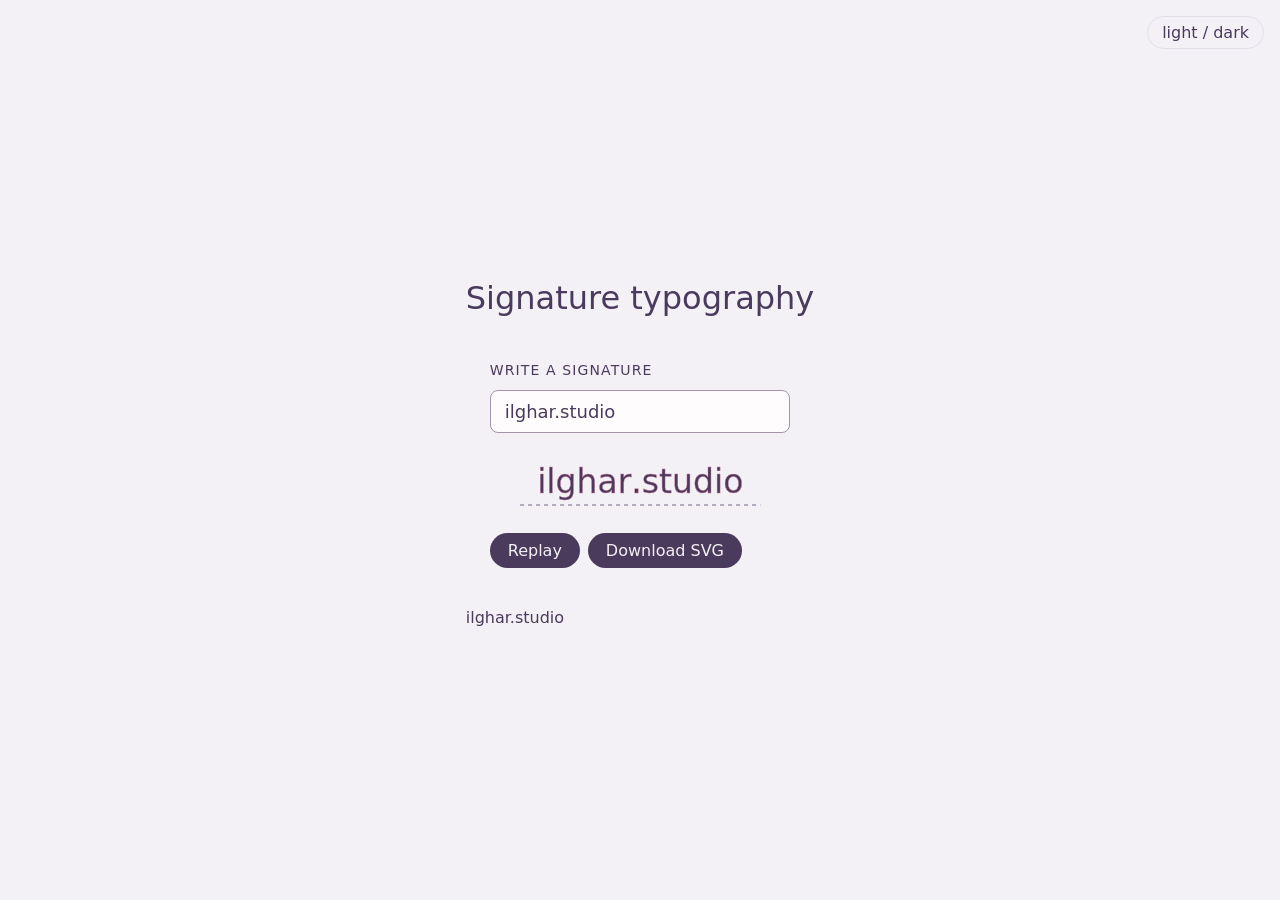
==== index.html @ c2127b8d "type: title in Jost 400 (was Nunito Sans 700), credit in Jost; retire Nunito Sans" ====
<!doctype html>
<html lang="en">
<head>
<meta charset="utf-8"><meta name="viewport" content="width=device-width,initial-scale=1">
<title>Signature typography — ilghar.studio</title>
<link rel="stylesheet" href="src/signature.css">
<style>@font-face{font-family:"Jost";font-style:normal;font-weight:300;font-display:swap;src:url("site/fonts/jost-latin-ext-300-normal.woff2") format("woff2");unicode-range:U+0100-02BA,U+02BD-02C5,U+02C7-02CC,U+02CE-02D7,U+02DD-02FF,U+0304,U+0308,U+0329,U+1D00-1DBF,U+1E00-1E9F,U+1EF2-1EFF,U+2020,U+20A0-20AB,U+20AD-20C0,U+2113,U+2C60-2C7F,U+A720-A7FF;}@font-face{font-family:"Jost";font-style:normal;font-weight:300;font-display:swap;src:url("site/fonts/jost-latin-300-normal.woff2") format("woff2");unicode-range:U+0000-00FF,U+0131,U+0152-0153,U+02BB-02BC,U+02C6,U+02DA,U+02DC,U+0304,U+0308,U+0329,U+2000-206F,U+20AC,U+2122,U+2191,U+2193,U+2212,U+2215,U+FEFF,U+FFFD;}@font-face{font-family:"Jost";font-style:normal;font-weight:400;font-display:swap;src:url("site/fonts/jost-latin-ext-400-normal.woff2") format("woff2");unicode-range:U+0100-02BA,U+02BD-02C5,U+02C7-02CC,U+02CE-02D7,U+02DD-02FF,U+0304,U+0308,U+0329,U+1D00-1DBF,U+1E00-1E9F,U+1EF2-1EFF,U+2020,U+20A0-20AB,U+20AD-20C0,U+2113,U+2C60-2C7F,U+A720-A7FF;}@font-face{font-family:"Jost";font-style:normal;font-weight:400;font-display:swap;src:url("site/fonts/jost-latin-400-normal.woff2") format("woff2");unicode-range:U+0000-00FF,U+0131,U+0152-0153,U+02BB-02BC,U+02C6,U+02DA,U+02DC,U+0304,U+0308,U+0329,U+2000-206F,U+20AC,U+2122,U+2191,U+2193,U+2212,U+2215,U+FEFF,U+FFFD;}@font-face{font-family:"Jost";font-style:normal;font-weight:500;font-display:swap;src:url("site/fonts/jost-latin-ext-500-normal.woff2") format("woff2");unicode-range:U+0100-02BA,U+02BD-02C5,U+02C7-02CC,U+02CE-02D7,U+02DD-02FF,U+0304,U+0308,U+0329,U+1D00-1DBF,U+1E00-1E9F,U+1EF2-1EFF,U+2020,U+20A0-20AB,U+20AD-20C0,U+2113,U+2C60-2C7F,U+A720-A7FF;}@font-face{font-family:"Jost";font-style:normal;font-weight:500;font-display:swap;src:url("site/fonts/jost-latin-500-normal.woff2") format("woff2");unicode-range:U+0000-00FF,U+0131,U+0152-0153,U+02BB-02BC,U+02C6,U+02DA,U+02DC,U+0304,U+0308,U+0329,U+2000-206F,U+20AC,U+2122,U+2191,U+2193,U+2212,U+2215,U+FEFF,U+FFFD;}@font-face{font-family:"Jost";font-style:normal;font-weight:600;font-display:swap;src:url("site/fonts/jost-latin-ext-600-normal.woff2") format("woff2");unicode-range:U+0100-02BA,U+02BD-02C5,U+02C7-02CC,U+02CE-02D7,U+02DD-02FF,U+0304,U+0308,U+0329,U+1D00-1DBF,U+1E00-1E9F,U+1EF2-1EFF,U+2020,U+20A0-20AB,U+20AD-20C0,U+2113,U+2C60-2C7F,U+A720-A7FF;}@font-face{font-family:"Jost";font-style:normal;font-weight:600;font-display:swap;src:url("site/fonts/jost-latin-600-normal.woff2") format("woff2");unicode-range:U+0000-00FF,U+0131,U+0152-0153,U+02BB-02BC,U+02C6,U+02DA,U+02DC,U+0304,U+0308,U+0329,U+2000-206F,U+20AC,U+2122,U+2191,U+2193,U+2212,U+2215,U+FEFF,U+FFFD;}@font-face{font-family:"Jost";font-style:italic;font-weight:400;font-display:swap;src:url("site/fonts/jost-latin-ext-400-italic.woff2") format("woff2");unicode-range:U+0100-02BA,U+02BD-02C5,U+02C7-02CC,U+02CE-02D7,U+02DD-02FF,U+0304,U+0308,U+0329,U+1D00-1DBF,U+1E00-1E9F,U+1EF2-1EFF,U+2020,U+20A0-20AB,U+20AD-20C0,U+2113,U+2C60-2C7F,U+A720-A7FF;}@font-face{font-family:"Jost";font-style:italic;font-weight:400;font-display:swap;src:url("site/fonts/jost-latin-400-italic.woff2") format("woff2");unicode-range:U+0000-00FF,U+0131,U+0152-0153,U+02BB-02BC,U+02C6,U+02DA,U+02DC,U+0304,U+0308,U+0329,U+2000-206F,U+20AC,U+2122,U+2191,U+2193,U+2212,U+2215,U+FEFF,U+FFFD;}@font-face{font-family:"Vazirmatn";font-style:normal;font-weight:100 900;font-display:swap;src:url("site/fonts/vazirmatn-fa.woff2") format("woff2");unicode-range:U+0600-06FF,U+200C-200D,U+FB50-FDFF,U+FE70-FEFF;}</style>
<style>
:root{--canvas:#f3f1f6;--ink:#4a3a5c;--muted:#7a688c;--credit:#4a3a5c;--line:#e4dde8}
@media (prefers-color-scheme: dark){:root:not(.light){--canvas:#4a434c;--ink:#f4eef3;--muted:#e8a8bc;--credit:#e8a8bc;--line:#a394ae}}
:root.dark{--canvas:#4a434c;--ink:#f4eef3;--muted:#e8a8bc;--credit:#e8a8bc;--line:#a394ae}
body{margin:0;min-height:100vh;display:grid;place-items:center;background:var(--canvas);font-family:Jost,system-ui,sans-serif;color:var(--ink)}
.credit{color:var(--credit);font-family:Jost,system-ui,sans-serif}
#theme-toggle{position:fixed;top:16px;right:16px;font:inherit;padding:6px 14px;border-radius:999px;border:1px solid var(--line);background:transparent;color:var(--ink);cursor:pointer}
#theme-toggle:focus-visible{outline:2px solid var(--muted);outline-offset:2px}
</style>
</head>
<body>
<button id="theme-toggle" type="button" aria-pressed="false" aria-label="Dark theme off">light / dark</button>
<main>
  <h1 style="font-weight:400">Signature typography</h1>
  <div id="signature"></div>
  <p class="credit">ilghar.studio</p>
</main>
<script src="src/signature.js"></script>
<script>mountSignature(document.getElementById("signature"), { text: "ilghar.studio" });</script>
<script>
(function () {
  var root = document.documentElement, key = "sig-theme", saved = null;
  try { saved = localStorage.getItem(key); } catch (e) {}
  if (saved === "dark" || saved === "light") root.classList.add(saved);
  var btn = document.getElementById("theme-toggle");
  function isDark() { return root.classList.contains("dark") || (!root.classList.contains("light") && matchMedia("(prefers-color-scheme: dark)").matches); }
  function sync() { var d = isDark(); btn.setAttribute("aria-pressed", d ? "true" : "false"); btn.setAttribute("aria-label", d ? "Dark theme on" : "Dark theme off"); }
  sync();
  matchMedia("(prefers-color-scheme: dark)").addEventListener("change", sync);
  btn.addEventListener("click", function () {
    var next = isDark() ? "light" : "dark";
    root.classList.remove("dark", "light"); root.classList.add(next);
    try { localStorage.setItem(key, next); } catch (e) {}
    sync();
  });
})();
</script>
</body>
</html>
---- src/signature.css ----
/* ilghar.studio tokens — mirrors Ilghar/ilghar-studio src/styles.css */
.sig {
  --sig-canvas: #f3f1f6; --sig-plum: #4a3a5c; --sig-rose: #c97a98; --sig-mauve: #a394ae;
  --sig-surface: #fffcfe; --sig-line: #e4dde8; --sig-muted: #7a688c; --sig-ease: cubic-bezier(0.22, 1, 0.36, 1);
  font-family: "Jost", system-ui, sans-serif;
  background: var(--sig-canvas); color: var(--sig-plum);
  display: grid; gap: 12px; padding: 24px; border-radius: 16px; max-width: 800px;
}
.sig__label { font-size: 0.875rem; letter-spacing: 0.08em; text-transform: uppercase; color: var(--sig-plum); }
.sig__input { font: inherit; font-size: 1.125rem; padding: 10px 14px; border: 1px solid var(--sig-mauve); border-radius: 8px; background: var(--sig-surface); color: var(--sig-plum); }
.sig__input:focus-visible, .sig__replay:focus-visible { outline: 2px solid var(--sig-rose); outline-offset: 2px; }
.sig__svg { width: 100%; height: auto; display: block; }
.sig__text { font-family: inherit; font-weight: 300; font-size: 88px; fill: var(--sig-plum); stroke: var(--sig-rose); stroke-width: 1.2; }
.sig__rule { stroke: var(--sig-mauve); stroke-width: 1.5; stroke-dasharray: 4 4; vector-effect: non-scaling-stroke; }
.sig__glyph.is-drawing { fill-opacity: 0; stroke-dasharray: 400; stroke-dashoffset: 400; animation: sig-draw 900ms var(--sig-ease) forwards; }
@keyframes sig-draw { 60% { fill-opacity: 0; stroke-dashoffset: 0; } 100% { fill-opacity: 1; stroke-dashoffset: 0; } }
.sig__replay { justify-self: start; font: inherit; padding: 8px 18px; border-radius: 999px; border: 0; background: var(--sig-plum); color: var(--sig-canvas); cursor: pointer; }
.sig__live { position: absolute; width: 1px; height: 1px; overflow: hidden; clip: rect(0 0 0 0); }
@media (prefers-reduced-motion: reduce) { .sig__glyph { animation: none !important; fill-opacity: 1 !important; stroke-dashoffset: 0 !important; } }
/* Visible fallback for glyphs outside the mapped repertoire: kept, never dropped, drawn in muted ink with a dashed stroke. */
.sig__glyph--unmapped { fill: var(--sig-muted); stroke: var(--sig-muted); stroke-dasharray: 3 3; font-family: system-ui, sans-serif; }
/* Dark theme: mirrors the studio's .dark tokens. Applies under any .dark ancestor, or with .sig--dark / { dark: true }. */
.dark .sig, .sig.sig--dark {
  --sig-canvas: #4a434c; --sig-surface: #5a535c; --sig-plum: #f4eef3; --sig-muted: #cbbdce;
  --sig-mauve: #cbbdce; --sig-rose: #e8a8bc; --sig-line: #cbbdce; --sig-on-accent: #4a434c;
}
.dark .sig .sig__replay, .sig.sig--dark .sig__replay { background: var(--sig-rose); color: var(--sig-on-accent); }
.sig__actions { display: flex; flex-wrap: wrap; gap: 8px; align-items: center; }
/* System preference: dark unless the host forces light (.light ancestor or .sig--light). */
@media (prefers-color-scheme: dark) {
  .sig:not(.sig--light) {
    --sig-canvas: #4a434c; --sig-surface: #5a535c; --sig-plum: #f4eef3; --sig-muted: #cbbdce;
    --sig-mauve: #cbbdce; --sig-rose: #e8a8bc; --sig-line: #cbbdce; --sig-on-accent: #4a434c;
  }
  .sig:not(.sig--light) .sig__replay { background: var(--sig-rose); color: var(--sig-on-accent); }
  .light .sig {
    --sig-canvas: #f3f1f6; --sig-surface: #fffcfe; --sig-plum: #4a3a5c; --sig-muted: #7a688c;
    --sig-mauve: #a394ae; --sig-rose: #c97a98; --sig-line: #e4dde8;
  }
  .light .sig .sig__replay { background: var(--sig-plum); color: var(--sig-canvas); }
}
/* Explicit { dark: true/false } wins over any .dark/.light ancestor and the system setting (matches the SVG export). */
.sig.sig--light, .dark .sig.sig--light {
  --sig-canvas: #f3f1f6; --sig-surface: #fffcfe; --sig-plum: #4a3a5c; --sig-muted: #7a688c;
  --sig-mauve: #a394ae; --sig-rose: #c97a98; --sig-line: #e4dde8;
}
.dark .sig.sig--light .sig__replay { background: var(--sig-plum); color: var(--sig-canvas); }
.light .sig.sig--dark {
  --sig-canvas: #4a434c; --sig-surface: #5a535c; --sig-plum: #f4eef3; --sig-muted: #cbbdce;
  --sig-mauve: #cbbdce; --sig-rose: #e8a8bc; --sig-line: #cbbdce; --sig-on-accent: #4a434c;
}
.light .sig.sig--dark .sig__replay { background: var(--sig-rose); color: var(--sig-on-accent); }
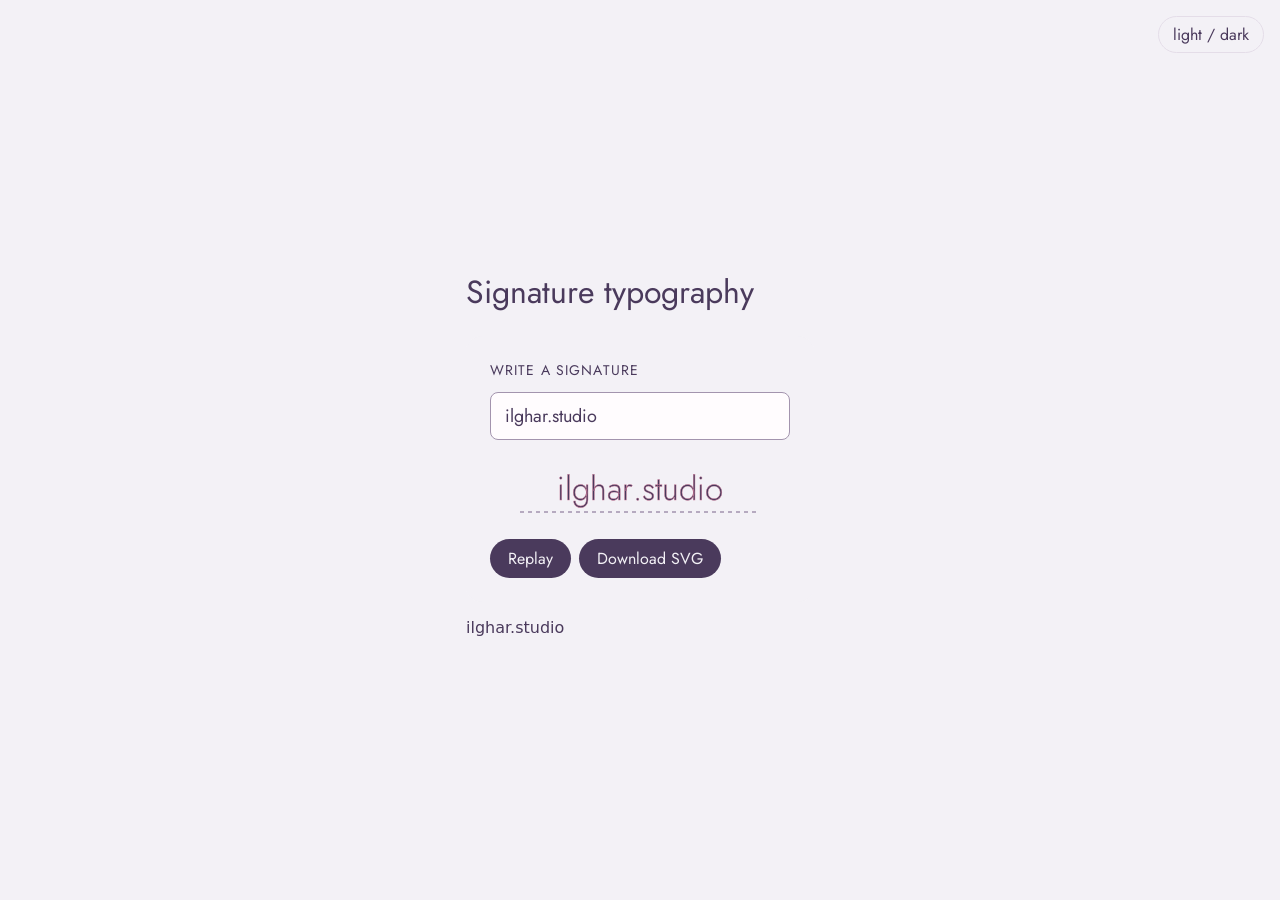
==== commit 543be156: "fonts: self-host canonical Jost and Vazirmatn set on the demo pages (identical files to hael-design-" ====
--- a/index.html
+++ b/index.html
@@ -10,7 +10,7 @@
 @media (prefers-color-scheme: dark){:root:not(.light){--canvas:#4a434c;--ink:#f4eef3;--muted:#e8a8bc;--credit:#e8a8bc;--line:#a394ae}}
 :root.dark{--canvas:#4a434c;--ink:#f4eef3;--muted:#e8a8bc;--credit:#e8a8bc;--line:#a394ae}
 body{margin:0;min-height:100vh;display:grid;place-items:center;background:var(--canvas);font-family:Jost,system-ui,sans-serif;color:var(--ink)}
-.credit{color:var(--credit);font-family:Jost,system-ui,sans-serif}
+.credit{color:var(--credit);font-family:"Nunito Sans",system-ui,sans-serif}
 #theme-toggle{position:fixed;top:16px;right:16px;font:inherit;padding:6px 14px;border-radius:999px;border:1px solid var(--line);background:transparent;color:var(--ink);cursor:pointer}
 #theme-toggle:focus-visible{outline:2px solid var(--muted);outline-offset:2px}
 </style>
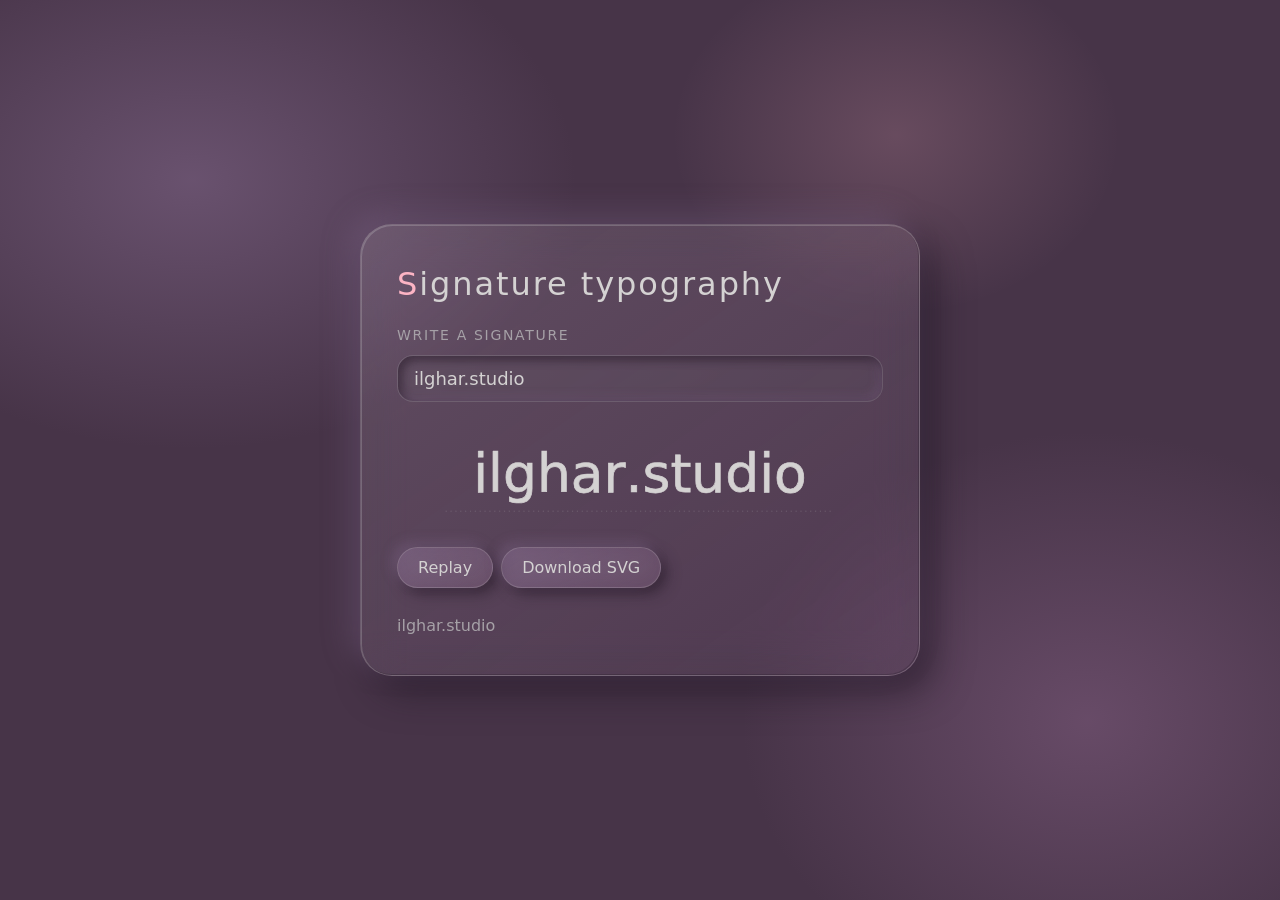
==== commit 4145ec4d: "Studio PDF palette, no blue in boards, images fit the column, translucent neumorphic UI" ====
--- a/index.html
+++ b/index.html
@@ -4,43 +4,41 @@
 <meta charset="utf-8"><meta name="viewport" content="width=device-width,initial-scale=1">
 <title>Signature typography — ilghar.studio</title>
 <link rel="stylesheet" href="src/signature.css">
-<style>@font-face{font-family:"Jost";font-style:normal;font-weight:300;font-display:swap;src:url("site/fonts/jost-latin-ext-300-normal.woff2") format("woff2");unicode-range:U+0100-02BA,U+02BD-02C5,U+02C7-02CC,U+02CE-02D7,U+02DD-02FF,U+0304,U+0308,U+0329,U+1D00-1DBF,U+1E00-1E9F,U+1EF2-1EFF,U+2020,U+20A0-20AB,U+20AD-20C0,U+2113,U+2C60-2C7F,U+A720-A7FF;}@font-face{font-family:"Jost";font-style:normal;font-weight:300;font-display:swap;src:url("site/fonts/jost-latin-300-normal.woff2") format("woff2");unicode-range:U+0000-00FF,U+0131,U+0152-0153,U+02BB-02BC,U+02C6,U+02DA,U+02DC,U+0304,U+0308,U+0329,U+2000-206F,U+20AC,U+2122,U+2191,U+2193,U+2212,U+2215,U+FEFF,U+FFFD;}@font-face{font-family:"Jost";font-style:normal;font-weight:400;font-display:swap;src:url("site/fonts/jost-latin-ext-400-normal.woff2") format("woff2");unicode-range:U+0100-02BA,U+02BD-02C5,U+02C7-02CC,U+02CE-02D7,U+02DD-02FF,U+0304,U+0308,U+0329,U+1D00-1DBF,U+1E00-1E9F,U+1EF2-1EFF,U+2020,U+20A0-20AB,U+20AD-20C0,U+2113,U+2C60-2C7F,U+A720-A7FF;}@font-face{font-family:"Jost";font-style:normal;font-weight:400;font-display:swap;src:url("site/fonts/jost-latin-400-normal.woff2") format("woff2");unicode-range:U+0000-00FF,U+0131,U+0152-0153,U+02BB-02BC,U+02C6,U+02DA,U+02DC,U+0304,U+0308,U+0329,U+2000-206F,U+20AC,U+2122,U+2191,U+2193,U+2212,U+2215,U+FEFF,U+FFFD;}@font-face{font-family:"Jost";font-style:normal;font-weight:500;font-display:swap;src:url("site/fonts/jost-latin-ext-500-normal.woff2") format("woff2");unicode-range:U+0100-02BA,U+02BD-02C5,U+02C7-02CC,U+02CE-02D7,U+02DD-02FF,U+0304,U+0308,U+0329,U+1D00-1DBF,U+1E00-1E9F,U+1EF2-1EFF,U+2020,U+20A0-20AB,U+20AD-20C0,U+2113,U+2C60-2C7F,U+A720-A7FF;}@font-face{font-family:"Jost";font-style:normal;font-weight:500;font-display:swap;src:url("site/fonts/jost-latin-500-normal.woff2") format("woff2");unicode-range:U+0000-00FF,U+0131,U+0152-0153,U+02BB-02BC,U+02C6,U+02DA,U+02DC,U+0304,U+0308,U+0329,U+2000-206F,U+20AC,U+2122,U+2191,U+2193,U+2212,U+2215,U+FEFF,U+FFFD;}@font-face{font-family:"Jost";font-style:normal;font-weight:600;font-display:swap;src:url("site/fonts/jost-latin-ext-600-normal.woff2") format("woff2");unicode-range:U+0100-02BA,U+02BD-02C5,U+02C7-02CC,U+02CE-02D7,U+02DD-02FF,U+0304,U+0308,U+0329,U+1D00-1DBF,U+1E00-1E9F,U+1EF2-1EFF,U+2020,U+20A0-20AB,U+20AD-20C0,U+2113,U+2C60-2C7F,U+A720-A7FF;}@font-face{font-family:"Jost";font-style:normal;font-weight:600;font-display:swap;src:url("site/fonts/jost-latin-600-normal.woff2") format("woff2");unicode-range:U+0000-00FF,U+0131,U+0152-0153,U+02BB-02BC,U+02C6,U+02DA,U+02DC,U+0304,U+0308,U+0329,U+2000-206F,U+20AC,U+2122,U+2191,U+2193,U+2212,U+2215,U+FEFF,U+FFFD;}@font-face{font-family:"Jost";font-style:italic;font-weight:400;font-display:swap;src:url("site/fonts/jost-latin-ext-400-italic.woff2") format("woff2");unicode-range:U+0100-02BA,U+02BD-02C5,U+02C7-02CC,U+02CE-02D7,U+02DD-02FF,U+0304,U+0308,U+0329,U+1D00-1DBF,U+1E00-1E9F,U+1EF2-1EFF,U+2020,U+20A0-20AB,U+20AD-20C0,U+2113,U+2C60-2C7F,U+A720-A7FF;}@font-face{font-family:"Jost";font-style:italic;font-weight:400;font-display:swap;src:url("site/fonts/jost-latin-400-italic.woff2") format("woff2");unicode-range:U+0000-00FF,U+0131,U+0152-0153,U+02BB-02BC,U+02C6,U+02DA,U+02DC,U+0304,U+0308,U+0329,U+2000-206F,U+20AC,U+2122,U+2191,U+2193,U+2212,U+2215,U+FEFF,U+FFFD;}@font-face{font-family:"Vazirmatn";font-style:normal;font-weight:100 900;font-display:swap;src:url("site/fonts/vazirmatn-fa.woff2") format("woff2");unicode-range:U+0600-06FF,U+200C-200D,U+FB50-FDFF,U+FE70-FEFF;}</style>
 <style>
-:root{--canvas:#f3f1f6;--ink:#4a3a5c;--muted:#7a688c;--credit:#4a3a5c;--line:#e4dde8}
-@media (prefers-color-scheme: dark){:root:not(.light){--canvas:#4a434c;--ink:#f4eef3;--muted:#e8a8bc;--credit:#e8a8bc;--line:#a394ae}}
-:root.dark{--canvas:#4a434c;--ink:#f4eef3;--muted:#e8a8bc;--credit:#e8a8bc;--line:#a394ae}
-body{margin:0;min-height:100vh;display:grid;place-items:center;background:var(--canvas);font-family:Jost,system-ui,sans-serif;color:var(--ink)}
-.credit{color:var(--credit);font-family:"Nunito Sans",system-ui,sans-serif}
-#theme-toggle{position:fixed;top:16px;right:16px;font:inherit;padding:6px 14px;border-radius:999px;border:1px solid var(--line);background:transparent;color:var(--ink);cursor:pointer}
-#theme-toggle:focus-visible{outline:2px solid var(--muted);outline-offset:2px}
+:root{--bg:#473448;--title:#d4d2d2;--mauve:#856a8e;--mauve2:#7d5a7c;--label:#775a76;--grey:#a6a1a7;--pink:#fcb4c4}
+*{box-sizing:border-box}
+body{margin:0;min-height:100vh;display:grid;place-items:center;padding:24px;font-family:Jost,system-ui,sans-serif;color:var(--title);
+ background:radial-gradient(40rem 28rem at 15% 20%,rgba(133,106,142,.55),transparent 60%),radial-gradient(36rem 30rem at 85% 80%,rgba(125,90,124,.6),transparent 60%),radial-gradient(20rem 16rem at 70% 15%,rgba(252,180,196,.18),transparent 70%),var(--bg)}
+main{width:min(560px,100%);padding:40px 36px;border-radius:32px;
+ background:linear-gradient(145deg,rgba(212,210,210,.16),rgba(166,161,167,.06));
+ border:1px solid rgba(212,210,210,.22);
+ backdrop-filter:blur(22px) saturate(120%);-webkit-backdrop-filter:blur(22px) saturate(120%);
+ box-shadow:-10px -10px 28px rgba(133,106,142,.35),14px 16px 36px rgba(30,20,32,.55),inset 1px 1px 0 rgba(212,210,210,.25),inset -1px -1px 0 rgba(30,20,32,.25)}
+h1{font-weight:400;letter-spacing:.06em;margin:0 0 24px;color:var(--title)}
+h1::first-letter{color:var(--pink)}
+#signature{background:transparent!important;box-shadow:none;border-color:rgba(212,210,210,.18)}#signature.sig{color:var(--title)!important;padding:0}
+#signature .sig__label{color:var(--grey)!important;letter-spacing:.12em}
+#signature .sig__input{width:100%;color:var(--title)!important;background:rgba(71,52,72,.35)!important;border:1px solid rgba(212,210,210,.18);border-radius:16px;padding:12px 16px;
+ box-shadow:inset 4px 4px 10px rgba(30,20,32,.45),inset -4px -4px 10px rgba(133,106,142,.3);backdrop-filter:blur(8px)}
+#signature .sig__input:focus{outline:2px solid var(--pink);outline-offset:2px}
+#signature .sig__svg,#signature svg{max-width:100%;height:auto;color:var(--title)}
+#signature .sig__svg path,#signature .sig__text,#signature .sig__glyph{stroke:var(--title)!important;fill:var(--title)!important;color:var(--title)!important}
+#signature .sig__rule{stroke:var(--grey);background:var(--grey);opacity:.5}
+#signature button,#signature .sig__replay{font:inherit;color:var(--title)!important;background:linear-gradient(145deg,rgba(133,106,142,.55),rgba(125,90,124,.35))!important;border:1px solid rgba(212,210,210,.2);border-radius:999px;padding:10px 20px;cursor:pointer;
+ box-shadow:-5px -5px 12px rgba(133,106,142,.35),6px 6px 14px rgba(30,20,32,.5);backdrop-filter:blur(10px)}
+#signature button:active{box-shadow:inset 4px 4px 10px rgba(30,20,32,.5),inset -4px -4px 10px rgba(133,106,142,.3)}
+#signature button:focus-visible{outline:2px solid var(--pink);outline-offset:3px}
+.studio{color:var(--label);margin:28px 0 0;color:var(--grey)}
+#signature{--sig-canvas:transparent;--sig-plum:#d4d2d2;--sig-mauve:#a6a1a7;--sig-rose:#fcb4c4}
 </style>
 </head>
 <body>
-<button id="theme-toggle" type="button" aria-pressed="false" aria-label="Dark theme off">light / dark</button>
 <main>
-  <h1 style="font-weight:400">Signature typography</h1>
+  <h1>Signature typography</h1>
   <div id="signature"></div>
-  <p class="credit">ilghar.studio</p>
+  <p class="studio">ilghar.studio</p>
 </main>
 <script src="src/signature.js"></script>
-<script>mountSignature(document.getElementById("signature"), { text: "ilghar.studio" });</script>
-<script>
-(function () {
-  var root = document.documentElement, key = "sig-theme", saved = null;
-  try { saved = localStorage.getItem(key); } catch (e) {}
-  if (saved === "dark" || saved === "light") root.classList.add(saved);
-  var btn = document.getElementById("theme-toggle");
-  function isDark() { return root.classList.contains("dark") || (!root.classList.contains("light") && matchMedia("(prefers-color-scheme: dark)").matches); }
-  function sync() { var d = isDark(); btn.setAttribute("aria-pressed", d ? "true" : "false"); btn.setAttribute("aria-label", d ? "Dark theme on" : "Dark theme off"); }
-  sync();
-  matchMedia("(prefers-color-scheme: dark)").addEventListener("change", sync);
-  btn.addEventListener("click", function () {
-    var next = isDark() ? "light" : "dark";
-    root.classList.remove("dark", "light"); root.classList.add(next);
-    try { localStorage.setItem(key, next); } catch (e) {}
-    sync();
-  });
-})();
-</script>
+<script>mountSignature(document.getElementById("signature"), { text: "ilghar.studio", dark: true });</script>
 </body>
 </html>
--- a/src/signature.css
+++ b/src/signature.css
@@ -1,8 +1,8 @@
 /* ilghar.studio tokens — mirrors Ilghar/ilghar-studio src/styles.css */
 .sig {
-  --sig-canvas: #f3f1f6; --sig-plum: #4a3a5c; --sig-rose: #c97a98; --sig-mauve: #a394ae;
-  --sig-surface: #fffcfe; --sig-line: #e4dde8; --sig-muted: #7a688c; --sig-ease: cubic-bezier(0.22, 1, 0.36, 1);
-  font-family: "Jost", system-ui, sans-serif;
+  --sig-canvas: #f3f1f6; --sig-plum: #473448; --sig-rose: #856a8e; --sig-mauve: #a6a1a7;
+  --sig-surface: #fffcfe; --sig-line: #e4dde8; --sig-muted: #7d5a7c; --sig-ease: cubic-bezier(0.22, 1, 0.36, 1);
+  font-family: "Jost", "Nunito Sans", system-ui, sans-serif;
   background: var(--sig-canvas); color: var(--sig-plum);
   display: grid; gap: 12px; padding: 24px; border-radius: 16px; max-width: 800px;
 }
@@ -11,7 +11,7 @@
 .sig__input:focus-visible, .sig__replay:focus-visible { outline: 2px solid var(--sig-rose); outline-offset: 2px; }
 .sig__svg { width: 100%; height: auto; display: block; }
 .sig__text { font-family: inherit; font-weight: 300; font-size: 88px; fill: var(--sig-plum); stroke: var(--sig-rose); stroke-width: 1.2; }
-.sig__rule { stroke: var(--sig-mauve); stroke-width: 1.5; stroke-dasharray: 4 4; vector-effect: non-scaling-stroke; }
+.sig__rule { stroke: var(--sig-mauve); stroke-width: 1; stroke-dasharray: 2 6; }
 .sig__glyph.is-drawing { fill-opacity: 0; stroke-dasharray: 400; stroke-dashoffset: 400; animation: sig-draw 900ms var(--sig-ease) forwards; }
 @keyframes sig-draw { 60% { fill-opacity: 0; stroke-dashoffset: 0; } 100% { fill-opacity: 1; stroke-dashoffset: 0; } }
 .sig__replay { justify-self: start; font: inherit; padding: 8px 18px; border-radius: 999px; border: 0; background: var(--sig-plum); color: var(--sig-canvas); cursor: pointer; }
@@ -21,32 +21,21 @@
 .sig__glyph--unmapped { fill: var(--sig-muted); stroke: var(--sig-muted); stroke-dasharray: 3 3; font-family: system-ui, sans-serif; }
 /* Dark theme: mirrors the studio's .dark tokens. Applies under any .dark ancestor, or with .sig--dark / { dark: true }. */
 .dark .sig, .sig.sig--dark {
-  --sig-canvas: #4a434c; --sig-surface: #5a535c; --sig-plum: #f4eef3; --sig-muted: #cbbdce;
-  --sig-mauve: #cbbdce; --sig-rose: #e8a8bc; --sig-line: #cbbdce; --sig-on-accent: #4a434c;
+  --sig-canvas: #473448; --sig-surface: #5a535c; --sig-plum: #f4eef3; --sig-muted: #cbbdce;
+  --sig-mauve: #a6a1a7; --sig-rose: #e8a8bc; --sig-line: #4a424c;
 }
-.dark .sig .sig__replay, .sig.sig--dark .sig__replay { background: var(--sig-rose); color: var(--sig-on-accent); }
+.dark .sig .sig__replay, .sig.sig--dark .sig__replay { background: var(--sig-rose); color: #2c262f; }
 .sig__actions { display: flex; flex-wrap: wrap; gap: 8px; align-items: center; }
 /* System preference: dark unless the host forces light (.light ancestor or .sig--light). */
 @media (prefers-color-scheme: dark) {
   .sig:not(.sig--light) {
-    --sig-canvas: #4a434c; --sig-surface: #5a535c; --sig-plum: #f4eef3; --sig-muted: #cbbdce;
-    --sig-mauve: #cbbdce; --sig-rose: #e8a8bc; --sig-line: #cbbdce; --sig-on-accent: #4a434c;
+    --sig-canvas: #473448; --sig-surface: #5a535c; --sig-plum: #f4eef3; --sig-muted: #cbbdce;
+    --sig-mauve: #a6a1a7; --sig-rose: #e8a8bc; --sig-line: #4a424c;
   }
-  .sig:not(.sig--light) .sig__replay { background: var(--sig-rose); color: var(--sig-on-accent); }
+  .sig:not(.sig--light) .sig__replay { background: var(--sig-rose); color: #2c262f; }
   .light .sig {
-    --sig-canvas: #f3f1f6; --sig-surface: #fffcfe; --sig-plum: #4a3a5c; --sig-muted: #7a688c;
-    --sig-mauve: #a394ae; --sig-rose: #c97a98; --sig-line: #e4dde8;
+    --sig-canvas: #f3f1f6; --sig-surface: #fffcfe; --sig-plum: #473448; --sig-muted: #7d5a7c;
+    --sig-mauve: #a6a1a7; --sig-rose: #856a8e; --sig-line: #e4dde8;
   }
   .light .sig .sig__replay { background: var(--sig-plum); color: var(--sig-canvas); }
 }
-/* Explicit { dark: true/false } wins over any .dark/.light ancestor and the system setting (matches the SVG export). */
-.sig.sig--light, .dark .sig.sig--light {
-  --sig-canvas: #f3f1f6; --sig-surface: #fffcfe; --sig-plum: #4a3a5c; --sig-muted: #7a688c;
-  --sig-mauve: #a394ae; --sig-rose: #c97a98; --sig-line: #e4dde8;
-}
-.dark .sig.sig--light .sig__replay { background: var(--sig-plum); color: var(--sig-canvas); }
-.light .sig.sig--dark {
-  --sig-canvas: #4a434c; --sig-surface: #5a535c; --sig-plum: #f4eef3; --sig-muted: #cbbdce;
-  --sig-mauve: #cbbdce; --sig-rose: #e8a8bc; --sig-line: #cbbdce; --sig-on-accent: #4a434c;
-}
-.light .sig.sig--dark .sig__replay { background: var(--sig-rose); color: var(--sig-on-accent); }
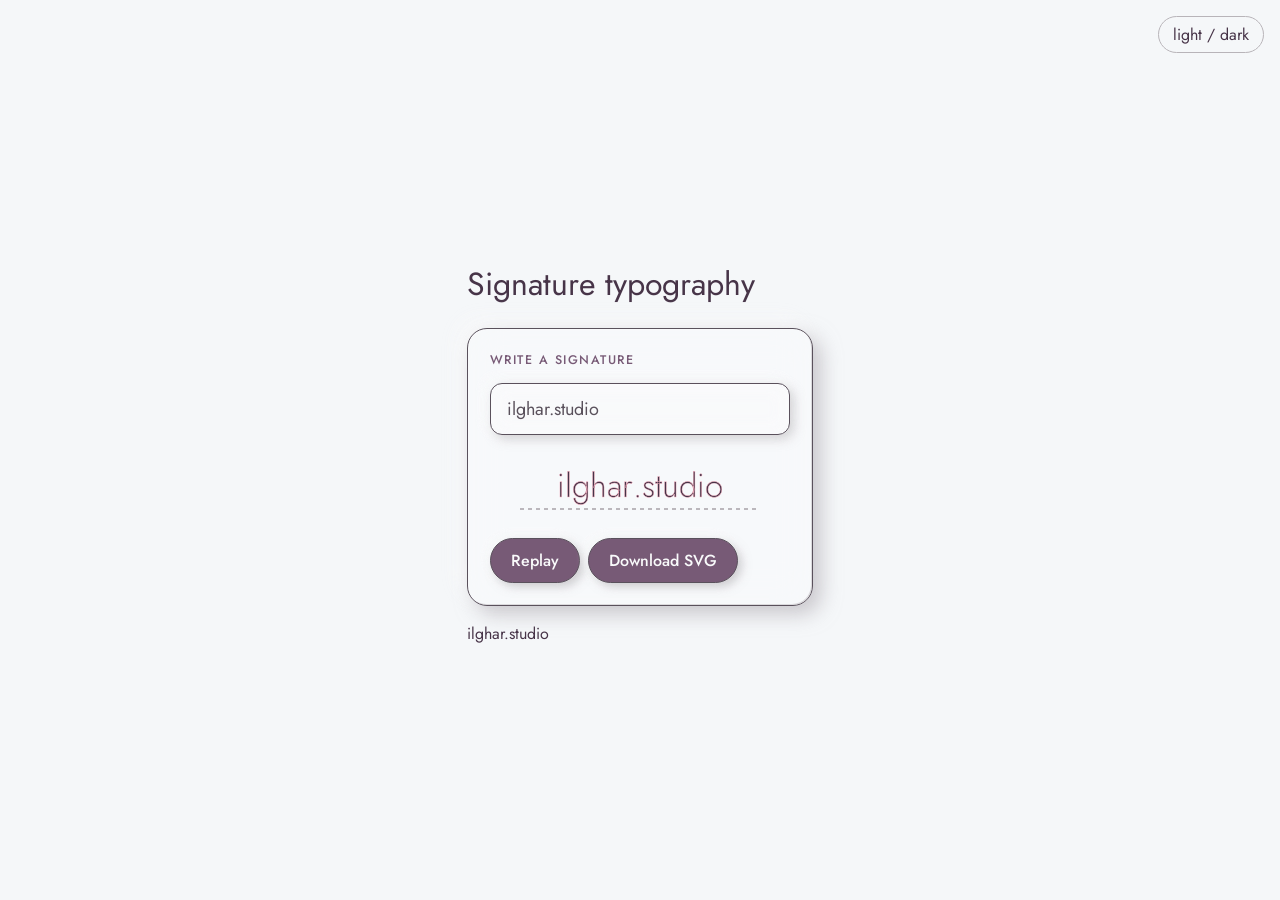
==== commit 82c98b8a: "fix(pages): hero title pattern, column 960, palette hex; reshoot" ====
--- a/index.html
+++ b/index.html
@@ -4,41 +4,43 @@
 <meta charset="utf-8"><meta name="viewport" content="width=device-width,initial-scale=1">
 <title>Signature typography — ilghar.studio</title>
 <link rel="stylesheet" href="src/signature.css">
+<style>@font-face{font-family:"Jost";font-style:normal;font-weight:300;font-display:swap;src:url("site/fonts/jost-latin-ext-300-normal.woff2") format("woff2");unicode-range:U+0100-02BA,U+02BD-02C5,U+02C7-02CC,U+02CE-02D7,U+02DD-02FF,U+0304,U+0308,U+0329,U+1D00-1DBF,U+1E00-1E9F,U+1EF2-1EFF,U+2020,U+20A0-20AB,U+20AD-20C0,U+2113,U+2C60-2C7F,U+A720-A7FF;}@font-face{font-family:"Jost";font-style:normal;font-weight:300;font-display:swap;src:url("site/fonts/jost-latin-300-normal.woff2") format("woff2");unicode-range:U+0000-00FF,U+0131,U+0152-0153,U+02BB-02BC,U+02C6,U+02DA,U+02DC,U+0304,U+0308,U+0329,U+2000-206F,U+20AC,U+2122,U+2191,U+2193,U+2212,U+2215,U+FEFF,U+FFFD;}@font-face{font-family:"Jost";font-style:normal;font-weight:400;font-display:swap;src:url("site/fonts/jost-latin-ext-400-normal.woff2") format("woff2");unicode-range:U+0100-02BA,U+02BD-02C5,U+02C7-02CC,U+02CE-02D7,U+02DD-02FF,U+0304,U+0308,U+0329,U+1D00-1DBF,U+1E00-1E9F,U+1EF2-1EFF,U+2020,U+20A0-20AB,U+20AD-20C0,U+2113,U+2C60-2C7F,U+A720-A7FF;}@font-face{font-family:"Jost";font-style:normal;font-weight:400;font-display:swap;src:url("site/fonts/jost-latin-400-normal.woff2") format("woff2");unicode-range:U+0000-00FF,U+0131,U+0152-0153,U+02BB-02BC,U+02C6,U+02DA,U+02DC,U+0304,U+0308,U+0329,U+2000-206F,U+20AC,U+2122,U+2191,U+2193,U+2212,U+2215,U+FEFF,U+FFFD;}@font-face{font-family:"Jost";font-style:normal;font-weight:500;font-display:swap;src:url("site/fonts/jost-latin-ext-500-normal.woff2") format("woff2");unicode-range:U+0100-02BA,U+02BD-02C5,U+02C7-02CC,U+02CE-02D7,U+02DD-02FF,U+0304,U+0308,U+0329,U+1D00-1DBF,U+1E00-1E9F,U+1EF2-1EFF,U+2020,U+20A0-20AB,U+20AD-20C0,U+2113,U+2C60-2C7F,U+A720-A7FF;}@font-face{font-family:"Jost";font-style:normal;font-weight:500;font-display:swap;src:url("site/fonts/jost-latin-500-normal.woff2") format("woff2");unicode-range:U+0000-00FF,U+0131,U+0152-0153,U+02BB-02BC,U+02C6,U+02DA,U+02DC,U+0304,U+0308,U+0329,U+2000-206F,U+20AC,U+2122,U+2191,U+2193,U+2212,U+2215,U+FEFF,U+FFFD;}@font-face{font-family:"Jost";font-style:normal;font-weight:600;font-display:swap;src:url("site/fonts/jost-latin-ext-600-normal.woff2") format("woff2");unicode-range:U+0100-02BA,U+02BD-02C5,U+02C7-02CC,U+02CE-02D7,U+02DD-02FF,U+0304,U+0308,U+0329,U+1D00-1DBF,U+1E00-1E9F,U+1EF2-1EFF,U+2020,U+20A0-20AB,U+20AD-20C0,U+2113,U+2C60-2C7F,U+A720-A7FF;}@font-face{font-family:"Jost";font-style:normal;font-weight:600;font-display:swap;src:url("site/fonts/jost-latin-600-normal.woff2") format("woff2");unicode-range:U+0000-00FF,U+0131,U+0152-0153,U+02BB-02BC,U+02C6,U+02DA,U+02DC,U+0304,U+0308,U+0329,U+2000-206F,U+20AC,U+2122,U+2191,U+2193,U+2212,U+2215,U+FEFF,U+FFFD;}@font-face{font-family:"Jost";font-style:italic;font-weight:400;font-display:swap;src:url("site/fonts/jost-latin-ext-400-italic.woff2") format("woff2");unicode-range:U+0100-02BA,U+02BD-02C5,U+02C7-02CC,U+02CE-02D7,U+02DD-02FF,U+0304,U+0308,U+0329,U+1D00-1DBF,U+1E00-1E9F,U+1EF2-1EFF,U+2020,U+20A0-20AB,U+20AD-20C0,U+2113,U+2C60-2C7F,U+A720-A7FF;}@font-face{font-family:"Jost";font-style:italic;font-weight:400;font-display:swap;src:url("site/fonts/jost-latin-400-italic.woff2") format("woff2");unicode-range:U+0000-00FF,U+0131,U+0152-0153,U+02BB-02BC,U+02C6,U+02DA,U+02DC,U+0304,U+0308,U+0329,U+2000-206F,U+20AC,U+2122,U+2191,U+2193,U+2212,U+2215,U+FEFF,U+FFFD;}@font-face{font-family:"Vazirmatn";font-style:normal;font-weight:100 900;font-display:swap;src:url("site/fonts/vazirmatn-fa.woff2") format("woff2");unicode-range:U+0600-06FF,U+200C-200D,U+FB50-FDFF,U+FE70-FEFF;}</style>
 <style>
-:root{--bg:#473448;--title:#d4d2d2;--mauve:#856a8e;--mauve2:#7d5a7c;--label:#775a76;--grey:#a6a1a7;--pink:#fcb4c4}
-*{box-sizing:border-box}
-body{margin:0;min-height:100vh;display:grid;place-items:center;padding:24px;font-family:Jost,system-ui,sans-serif;color:var(--title);
- background:radial-gradient(40rem 28rem at 15% 20%,rgba(133,106,142,.55),transparent 60%),radial-gradient(36rem 30rem at 85% 80%,rgba(125,90,124,.6),transparent 60%),radial-gradient(20rem 16rem at 70% 15%,rgba(252,180,196,.18),transparent 70%),var(--bg)}
-main{width:min(560px,100%);padding:40px 36px;border-radius:32px;
- background:linear-gradient(145deg,rgba(212,210,210,.16),rgba(166,161,167,.06));
- border:1px solid rgba(212,210,210,.22);
- backdrop-filter:blur(22px) saturate(120%);-webkit-backdrop-filter:blur(22px) saturate(120%);
- box-shadow:-10px -10px 28px rgba(133,106,142,.35),14px 16px 36px rgba(30,20,32,.55),inset 1px 1px 0 rgba(212,210,210,.25),inset -1px -1px 0 rgba(30,20,32,.25)}
-h1{font-weight:400;letter-spacing:.06em;margin:0 0 24px;color:var(--title)}
-h1::first-letter{color:var(--pink)}
-#signature{background:transparent!important;box-shadow:none;border-color:rgba(212,210,210,.18)}#signature.sig{color:var(--title)!important;padding:0}
-#signature .sig__label{color:var(--grey)!important;letter-spacing:.12em}
-#signature .sig__input{width:100%;color:var(--title)!important;background:rgba(71,52,72,.35)!important;border:1px solid rgba(212,210,210,.18);border-radius:16px;padding:12px 16px;
- box-shadow:inset 4px 4px 10px rgba(30,20,32,.45),inset -4px -4px 10px rgba(133,106,142,.3);backdrop-filter:blur(8px)}
-#signature .sig__input:focus{outline:2px solid var(--pink);outline-offset:2px}
-#signature .sig__svg,#signature svg{max-width:100%;height:auto;color:var(--title)}
-#signature .sig__svg path,#signature .sig__text,#signature .sig__glyph{stroke:var(--title)!important;fill:var(--title)!important;color:var(--title)!important}
-#signature .sig__rule{stroke:var(--grey);background:var(--grey);opacity:.5}
-#signature button,#signature .sig__replay{font:inherit;color:var(--title)!important;background:linear-gradient(145deg,rgba(133,106,142,.55),rgba(125,90,124,.35))!important;border:1px solid rgba(212,210,210,.2);border-radius:999px;padding:10px 20px;cursor:pointer;
- box-shadow:-5px -5px 12px rgba(133,106,142,.35),6px 6px 14px rgba(30,20,32,.5);backdrop-filter:blur(10px)}
-#signature button:active{box-shadow:inset 4px 4px 10px rgba(30,20,32,.5),inset -4px -4px 10px rgba(133,106,142,.3)}
-#signature button:focus-visible{outline:2px solid var(--pink);outline-offset:3px}
-.studio{color:var(--label);margin:28px 0 0;color:var(--grey)}
-#signature{--sig-canvas:transparent;--sig-plum:#d4d2d2;--sig-mauve:#a6a1a7;--sig-rose:#fcb4c4}
+:root{--canvas:#f5f7f9;--ink:#473448;--muted:#7d5a7c;--credit:#473448;--line:#b8b4b9}
+@media (prefers-color-scheme: dark){:root:not(.light){--canvas:#302d34;--ink:#f5f7f9;--muted:#cf9aae;--credit:#cf9aae;--line:#a6a1a7}}
+:root.dark{--canvas:#302d34;--ink:#f5f7f9;--muted:#cf9aae;--credit:#cf9aae;--line:#a6a1a7}
+body{margin:0;min-height:100vh;display:grid;place-items:center;background:var(--canvas);font-family:Jost,system-ui,sans-serif;color:var(--ink)}
+.credit{color:var(--credit);font-family:Jost,system-ui,sans-serif}
+#theme-toggle{position:fixed;top:16px;right:16px;font:inherit;padding:6px 14px;border-radius:999px;border:1px solid var(--line);background:transparent;color:var(--ink);cursor:pointer}
+#theme-toggle:focus-visible{outline:2px solid var(--muted);outline-offset:2px}
 </style>
 </head>
 <body>
+<button id="theme-toggle" type="button" aria-pressed="false" aria-label="Dark theme off">light / dark</button>
 <main>
-  <h1>Signature typography</h1>
+  <h1 style="font-weight:400">Signature typography</h1>
   <div id="signature"></div>
-  <p class="studio">ilghar.studio</p>
+  <p class="credit">ilghar.studio</p>
 </main>
 <script src="src/signature.js"></script>
-<script>mountSignature(document.getElementById("signature"), { text: "ilghar.studio", dark: true });</script>
+<script>mountSignature(document.getElementById("signature"), { text: "ilghar.studio" });</script>
+<script>
+(function () {
+  var root = document.documentElement, key = "sig-theme", saved = null;
+  try { saved = localStorage.getItem(key); } catch (e) {}
+  if (saved === "dark" || saved === "light") root.classList.add(saved);
+  var btn = document.getElementById("theme-toggle");
+  function isDark() { return root.classList.contains("dark") || (!root.classList.contains("light") && matchMedia("(prefers-color-scheme: dark)").matches); }
+  function sync() { var d = isDark(); btn.setAttribute("aria-pressed", d ? "true" : "false"); btn.setAttribute("aria-label", d ? "Dark theme on" : "Dark theme off"); }
+  sync();
+  matchMedia("(prefers-color-scheme: dark)").addEventListener("change", sync);
+  btn.addEventListener("click", function () {
+    var next = isDark() ? "light" : "dark";
+    root.classList.remove("dark", "light"); root.classList.add(next);
+    try { localStorage.setItem(key, next); } catch (e) {}
+    sync();
+  });
+})();
+</script>
 </body>
 </html>
--- a/src/signature.css
+++ b/src/signature.css
@@ -1,41 +1,252 @@
-/* ilghar.studio tokens — mirrors Ilghar/ilghar-studio src/styles.css */
+/* Signature field — PDF palette + transparent neumorphic UI (Hāèl Nov 4).
+   Shadows: light paper+#a6a1a7; dark #2a272d+#473448.
+   Interactive edges: ink / #d4d2d2 hairline. Panel text ≥4.5:1. */
 .sig {
-  --sig-canvas: #f3f1f6; --sig-plum: #473448; --sig-rose: #856a8e; --sig-mauve: #a6a1a7;
-  --sig-surface: #fffcfe; --sig-line: #e4dde8; --sig-muted: #7d5a7c; --sig-ease: cubic-bezier(0.22, 1, 0.36, 1);
-  font-family: "Jost", "Nunito Sans", system-ui, sans-serif;
-  background: var(--sig-canvas); color: var(--sig-plum);
-  display: grid; gap: 12px; padding: 24px; border-radius: 16px; max-width: 800px;
-}
-.sig__label { font-size: 0.875rem; letter-spacing: 0.08em; text-transform: uppercase; color: var(--sig-plum); }
-.sig__input { font: inherit; font-size: 1.125rem; padding: 10px 14px; border: 1px solid var(--sig-mauve); border-radius: 8px; background: var(--sig-surface); color: var(--sig-plum); }
-.sig__input:focus-visible, .sig__replay:focus-visible { outline: 2px solid var(--sig-rose); outline-offset: 2px; }
+  --sig-paper: #f9fafb;
+  --sig-cover: #f5f7f9;
+  --sig-ink: #5a515c;
+  --sig-ink-deep: #473448;
+  --sig-label: #775a76;
+  --sig-title: #856a8e;
+  --sig-muted: #7d5a7c;
+  --sig-grey2: #a6a1a7;
+  --sig-line: #b8b4b9;
+  --sig-pink: #fcb4c4;
+  --sig-rose: #cf9aae;
+  --sig-accent: #775a76;
+  --sig-accent-fg: #f9fafb;
+  --sig-panel: color-mix(in srgb, var(--sig-paper) 72%, transparent);
+  --sig-panel-solid: var(--sig-cover);
+  --sig-hair: var(--sig-ink);
+  --sig-shadow-hi: var(--sig-paper);
+  --sig-shadow-lo: var(--sig-grey2);
+  --sig-ease: cubic-bezier(0.22, 1, 0.36, 1);
+  font-family: "Jost", "Avenir Next", "Avenir", "Helvetica Neue", Helvetica, Arial, sans-serif;
+  color: var(--sig-ink);
+  display: grid;
+  gap: 14px;
+  padding: 22px;
+  border-radius: 20px;
+  max-width: 800px;
+  background: var(--sig-panel);
+  -webkit-backdrop-filter: blur(18px) saturate(1.1);
+  backdrop-filter: blur(18px) saturate(1.1);
+  border: 1px solid var(--sig-hair);
+  box-shadow:
+    8px 8px 20px color-mix(in srgb, var(--sig-shadow-lo) 55%, transparent),
+    -8px -8px 20px color-mix(in srgb, var(--sig-shadow-hi) 90%, transparent),
+    inset 1px 1px 0 color-mix(in srgb, var(--sig-shadow-hi) 70%, transparent),
+    inset -1px -1px 0 color-mix(in srgb, var(--sig-shadow-lo) 35%, transparent);
+}
+.sig__label {
+  font-size: 0.78rem;
+  letter-spacing: 0.12em;
+  text-transform: uppercase;
+  font-weight: 500;
+  color: var(--sig-label);
+}
+.sig__input {
+  font: inherit;
+  font-size: 1.125rem;
+  padding: 12px 16px;
+  border-radius: 12px;
+  color: var(--sig-ink);
+  background: color-mix(in srgb, var(--sig-paper) 55%, transparent);
+  -webkit-backdrop-filter: blur(10px);
+  backdrop-filter: blur(10px);
+  border: 1px solid var(--sig-hair);
+  box-shadow:
+    4px 4px 12px color-mix(in srgb, var(--sig-shadow-lo) 45%, transparent),
+    -4px -4px 12px color-mix(in srgb, var(--sig-shadow-hi) 85%, transparent);
+}
+.sig__input:focus-visible,
+.sig__replay:focus-visible {
+  outline: 2px solid var(--sig-pink);
+  outline-offset: 2px;
+}
 .sig__svg { width: 100%; height: auto; display: block; }
-.sig__text { font-family: inherit; font-weight: 300; font-size: 88px; fill: var(--sig-plum); stroke: var(--sig-rose); stroke-width: 1.2; }
-.sig__rule { stroke: var(--sig-mauve); stroke-width: 1; stroke-dasharray: 2 6; }
-.sig__glyph.is-drawing { fill-opacity: 0; stroke-dasharray: 400; stroke-dashoffset: 400; animation: sig-draw 900ms var(--sig-ease) forwards; }
-@keyframes sig-draw { 60% { fill-opacity: 0; stroke-dashoffset: 0; } 100% { fill-opacity: 1; stroke-dashoffset: 0; } }
-.sig__replay { justify-self: start; font: inherit; padding: 8px 18px; border-radius: 999px; border: 0; background: var(--sig-plum); color: var(--sig-canvas); cursor: pointer; }
-.sig__live { position: absolute; width: 1px; height: 1px; overflow: hidden; clip: rect(0 0 0 0); }
-@media (prefers-reduced-motion: reduce) { .sig__glyph { animation: none !important; fill-opacity: 1 !important; stroke-dashoffset: 0 !important; } }
-/* Visible fallback for glyphs outside the mapped repertoire: kept, never dropped, drawn in muted ink with a dashed stroke. */
-.sig__glyph--unmapped { fill: var(--sig-muted); stroke: var(--sig-muted); stroke-dasharray: 3 3; font-family: system-ui, sans-serif; }
-/* Dark theme: mirrors the studio's .dark tokens. Applies under any .dark ancestor, or with .sig--dark / { dark: true }. */
-.dark .sig, .sig.sig--dark {
-  --sig-canvas: #473448; --sig-surface: #5a535c; --sig-plum: #f4eef3; --sig-muted: #cbbdce;
-  --sig-mauve: #a6a1a7; --sig-rose: #e8a8bc; --sig-line: #4a424c;
-}
-.dark .sig .sig__replay, .sig.sig--dark .sig__replay { background: var(--sig-rose); color: #2c262f; }
+.sig__text {
+  font-family: inherit;
+  font-weight: 300;
+  font-size: 88px;
+  fill: var(--sig-ink-deep);
+  stroke: var(--sig-pink);
+  stroke-width: 1.2;
+}
+.sig__rule {
+  stroke: var(--sig-grey2);
+  stroke-width: 1.5;
+  stroke-dasharray: 4 4;
+  vector-effect: non-scaling-stroke;
+}
+.sig__glyph.is-drawing {
+  fill-opacity: 0;
+  stroke-dasharray: 400;
+  stroke-dashoffset: 400;
+  animation: sig-draw 900ms var(--sig-ease) forwards;
+}
+@keyframes sig-draw {
+  60% { fill-opacity: 0; stroke-dashoffset: 0; }
+  100% { fill-opacity: 1; stroke-dashoffset: 0; }
+}
+.sig__replay {
+  justify-self: start;
+  font: inherit;
+  font-weight: 500;
+  padding: 10px 20px;
+  border-radius: 999px;
+  cursor: pointer;
+  color: var(--sig-accent-fg);
+  background: var(--sig-accent);
+  border: 1px solid var(--sig-hair);
+  box-shadow:
+    4px 4px 10px color-mix(in srgb, var(--sig-shadow-lo) 50%, transparent),
+    -3px -3px 8px color-mix(in srgb, var(--sig-shadow-hi) 80%, transparent);
+}
+.sig__replay:hover {
+  filter: brightness(1.05);
+}
+.sig__live {
+  position: absolute;
+  width: 1px;
+  height: 1px;
+  overflow: hidden;
+  clip: rect(0 0 0 0);
+}
 .sig__actions { display: flex; flex-wrap: wrap; gap: 8px; align-items: center; }
-/* System preference: dark unless the host forces light (.light ancestor or .sig--light). */
+.sig__glyph--unmapped {
+  fill: var(--sig-muted);
+  stroke: var(--sig-muted);
+  stroke-dasharray: 3 3;
+  font-family: system-ui, sans-serif;
+}
+@media (prefers-reduced-motion: reduce) {
+  .sig__glyph { animation: none !important; fill-opacity: 1 !important; stroke-dashoffset: 0 !important; }
+}
+
+/* Dark: dual shadow #2a272d + #473448; label #a6a1a7; hairline #d4d2d2 */
+.dark .sig,
+.sig.sig--dark {
+  --sig-paper: #2a272d;
+  --sig-cover: #302d34;
+  --sig-ink: #d4d2d2;
+  --sig-ink-deep: #cf9aae;
+  --sig-label: #a6a1a7;
+  --sig-title: #cf9aae;
+  --sig-muted: #a6a1a7;
+  --sig-grey2: #a6a1a7;
+  --sig-line: #57535c;
+  --sig-pink: #cf9aae;
+  --sig-rose: #cf9aae;
+  --sig-accent: #cf9aae;
+  --sig-accent-fg: #2a272d;
+  --sig-panel: color-mix(in srgb, #302d34 70%, transparent);
+  --sig-hair: #d4d2d2;
+  --sig-shadow-hi: #473448;
+  --sig-shadow-lo: #2a272d;
+}
+.dark .sig .sig__replay,
+.sig.sig--dark .sig__replay {
+  background: var(--sig-accent);
+  color: var(--sig-accent-fg);
+}
+
 @media (prefers-color-scheme: dark) {
   .sig:not(.sig--light) {
-    --sig-canvas: #473448; --sig-surface: #5a535c; --sig-plum: #f4eef3; --sig-muted: #cbbdce;
-    --sig-mauve: #a6a1a7; --sig-rose: #e8a8bc; --sig-line: #4a424c;
-  }
-  .sig:not(.sig--light) .sig__replay { background: var(--sig-rose); color: #2c262f; }
+    --sig-paper: #2a272d;
+    --sig-cover: #302d34;
+    --sig-ink: #d4d2d2;
+    --sig-ink-deep: #cf9aae;
+    --sig-label: #a6a1a7;
+    --sig-title: #cf9aae;
+    --sig-muted: #a6a1a7;
+    --sig-grey2: #a6a1a7;
+    --sig-line: #57535c;
+    --sig-pink: #cf9aae;
+    --sig-rose: #cf9aae;
+    --sig-accent: #cf9aae;
+    --sig-accent-fg: #2a272d;
+    --sig-panel: color-mix(in srgb, #302d34 70%, transparent);
+    --sig-hair: #d4d2d2;
+    --sig-shadow-hi: #473448;
+    --sig-shadow-lo: #2a272d;
+  }
+  .sig:not(.sig--light) .sig__replay {
+    background: var(--sig-accent);
+    color: var(--sig-accent-fg);
+  }
   .light .sig {
-    --sig-canvas: #f3f1f6; --sig-surface: #fffcfe; --sig-plum: #473448; --sig-muted: #7d5a7c;
-    --sig-mauve: #a6a1a7; --sig-rose: #856a8e; --sig-line: #e4dde8;
-  }
-  .light .sig .sig__replay { background: var(--sig-plum); color: var(--sig-canvas); }
-}
+    --sig-paper: #f9fafb;
+    --sig-cover: #f5f7f9;
+    --sig-ink: #5a515c;
+    --sig-ink-deep: #473448;
+    --sig-label: #775a76;
+    --sig-title: #856a8e;
+    --sig-muted: #7d5a7c;
+    --sig-grey2: #a6a1a7;
+    --sig-line: #b8b4b9;
+    --sig-pink: #fcb4c4;
+    --sig-accent: #775a76;
+    --sig-accent-fg: #f9fafb;
+    --sig-panel: color-mix(in srgb, #f9fafb 72%, transparent);
+    --sig-hair: #5a515c;
+    --sig-shadow-hi: #f9fafb;
+    --sig-shadow-lo: #a6a1a7;
+  }
+  .light .sig .sig__replay {
+    background: var(--sig-accent);
+    color: var(--sig-accent-fg);
+  }
+}
+
+.sig.sig--light,
+.dark .sig.sig--light {
+  --sig-paper: #f9fafb;
+  --sig-cover: #f5f7f9;
+  --sig-ink: #5a515c;
+  --sig-ink-deep: #473448;
+  --sig-label: #775a76;
+  --sig-title: #856a8e;
+  --sig-muted: #7d5a7c;
+  --sig-grey2: #a6a1a7;
+  --sig-line: #b8b4b9;
+  --sig-pink: #fcb4c4;
+  --sig-accent: #775a76;
+  --sig-accent-fg: #f9fafb;
+  --sig-panel: color-mix(in srgb, #f9fafb 72%, transparent);
+  --sig-hair: #5a515c;
+  --sig-shadow-hi: #f9fafb;
+  --sig-shadow-lo: #a6a1a7;
+}
+.dark .sig.sig--light .sig__replay {
+  background: var(--sig-accent);
+  color: var(--sig-accent-fg);
+}
+.light .sig.sig--dark {
+  --sig-paper: #2a272d;
+  --sig-cover: #302d34;
+  --sig-ink: #d4d2d2;
+  --sig-ink-deep: #cf9aae;
+  --sig-label: #a6a1a7;
+  --sig-title: #cf9aae;
+  --sig-muted: #a6a1a7;
+  --sig-grey2: #a6a1a7;
+  --sig-line: #57535c;
+  --sig-pink: #cf9aae;
+  --sig-accent: #cf9aae;
+  --sig-accent-fg: #2a272d;
+  --sig-panel: color-mix(in srgb, #302d34 70%, transparent);
+  --sig-hair: #d4d2d2;
+  --sig-shadow-hi: #473448;
+  --sig-shadow-lo: #2a272d;
+}
+.light .sig.sig--dark .sig__replay {
+  background: var(--sig-accent);
+  color: var(--sig-accent-fg);
+}
+
+/* Fallback when color-mix unsupported: solid cover-paper panel */
+@supports not (background: color-mix(in srgb, white 50%, transparent)) {
+  .sig { background: var(--sig-panel-solid); }
+  .sig__input { background: var(--sig-paper); }
+}
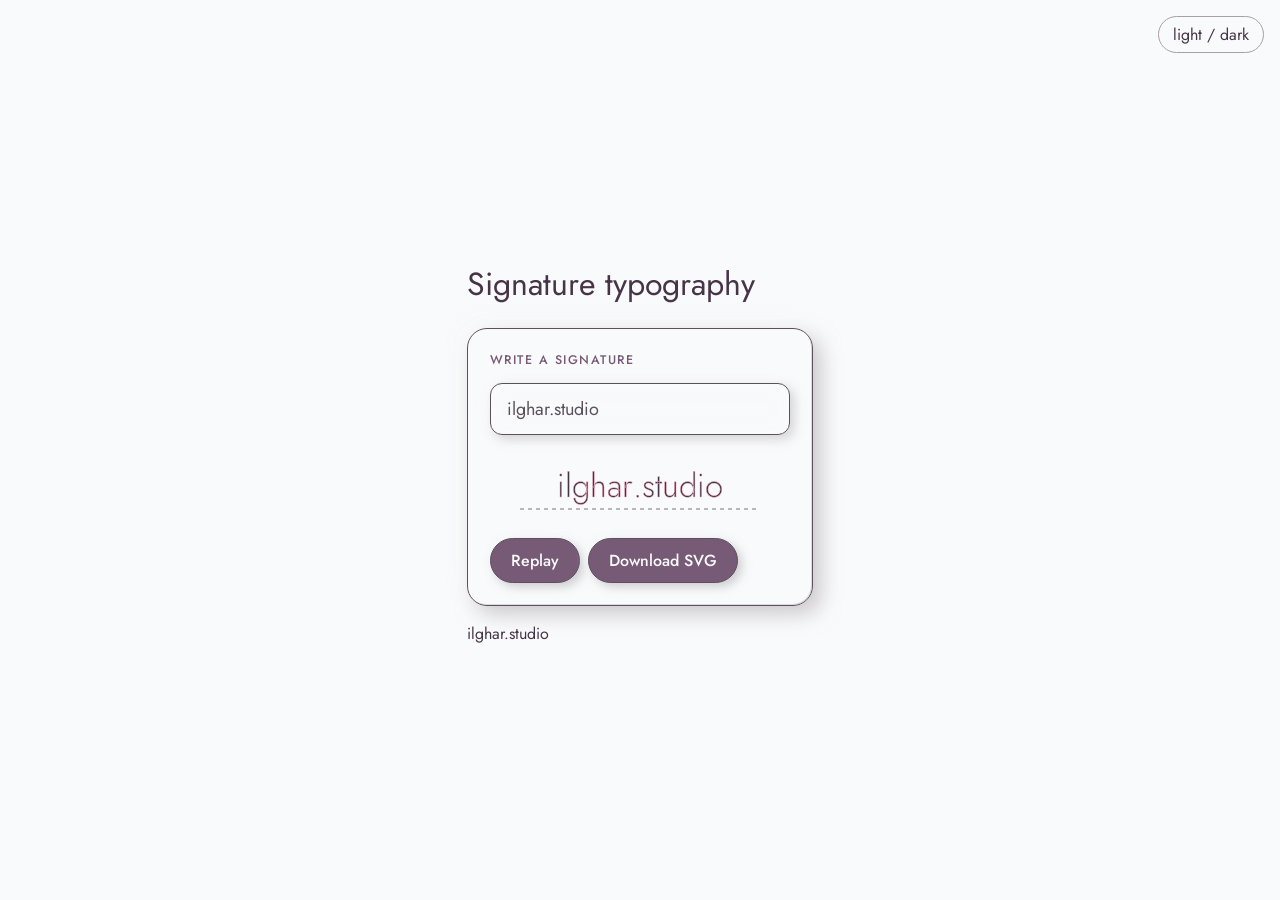
==== commit ac9e7c28: "fix(pages): first-page CI + allowlist; reshoot after LAYOUT pass Column edge mismatches 0 at 1280/39" ====
--- a/index.html
+++ b/index.html
@@ -6,9 +6,9 @@
 <link rel="stylesheet" href="src/signature.css">
 <style>@font-face{font-family:"Jost";font-style:normal;font-weight:300;font-display:swap;src:url("site/fonts/jost-latin-ext-300-normal.woff2") format("woff2");unicode-range:U+0100-02BA,U+02BD-02C5,U+02C7-02CC,U+02CE-02D7,U+02DD-02FF,U+0304,U+0308,U+0329,U+1D00-1DBF,U+1E00-1E9F,U+1EF2-1EFF,U+2020,U+20A0-20AB,U+20AD-20C0,U+2113,U+2C60-2C7F,U+A720-A7FF;}@font-face{font-family:"Jost";font-style:normal;font-weight:300;font-display:swap;src:url("site/fonts/jost-latin-300-normal.woff2") format("woff2");unicode-range:U+0000-00FF,U+0131,U+0152-0153,U+02BB-02BC,U+02C6,U+02DA,U+02DC,U+0304,U+0308,U+0329,U+2000-206F,U+20AC,U+2122,U+2191,U+2193,U+2212,U+2215,U+FEFF,U+FFFD;}@font-face{font-family:"Jost";font-style:normal;font-weight:400;font-display:swap;src:url("site/fonts/jost-latin-ext-400-normal.woff2") format("woff2");unicode-range:U+0100-02BA,U+02BD-02C5,U+02C7-02CC,U+02CE-02D7,U+02DD-02FF,U+0304,U+0308,U+0329,U+1D00-1DBF,U+1E00-1E9F,U+1EF2-1EFF,U+2020,U+20A0-20AB,U+20AD-20C0,U+2113,U+2C60-2C7F,U+A720-A7FF;}@font-face{font-family:"Jost";font-style:normal;font-weight:400;font-display:swap;src:url("site/fonts/jost-latin-400-normal.woff2") format("woff2");unicode-range:U+0000-00FF,U+0131,U+0152-0153,U+02BB-02BC,U+02C6,U+02DA,U+02DC,U+0304,U+0308,U+0329,U+2000-206F,U+20AC,U+2122,U+2191,U+2193,U+2212,U+2215,U+FEFF,U+FFFD;}@font-face{font-family:"Jost";font-style:normal;font-weight:500;font-display:swap;src:url("site/fonts/jost-latin-ext-500-normal.woff2") format("woff2");unicode-range:U+0100-02BA,U+02BD-02C5,U+02C7-02CC,U+02CE-02D7,U+02DD-02FF,U+0304,U+0308,U+0329,U+1D00-1DBF,U+1E00-1E9F,U+1EF2-1EFF,U+2020,U+20A0-20AB,U+20AD-20C0,U+2113,U+2C60-2C7F,U+A720-A7FF;}@font-face{font-family:"Jost";font-style:normal;font-weight:500;font-display:swap;src:url("site/fonts/jost-latin-500-normal.woff2") format("woff2");unicode-range:U+0000-00FF,U+0131,U+0152-0153,U+02BB-02BC,U+02C6,U+02DA,U+02DC,U+0304,U+0308,U+0329,U+2000-206F,U+20AC,U+2122,U+2191,U+2193,U+2212,U+2215,U+FEFF,U+FFFD;}@font-face{font-family:"Jost";font-style:normal;font-weight:600;font-display:swap;src:url("site/fonts/jost-latin-ext-600-normal.woff2") format("woff2");unicode-range:U+0100-02BA,U+02BD-02C5,U+02C7-02CC,U+02CE-02D7,U+02DD-02FF,U+0304,U+0308,U+0329,U+1D00-1DBF,U+1E00-1E9F,U+1EF2-1EFF,U+2020,U+20A0-20AB,U+20AD-20C0,U+2113,U+2C60-2C7F,U+A720-A7FF;}@font-face{font-family:"Jost";font-style:normal;font-weight:600;font-display:swap;src:url("site/fonts/jost-latin-600-normal.woff2") format("woff2");unicode-range:U+0000-00FF,U+0131,U+0152-0153,U+02BB-02BC,U+02C6,U+02DA,U+02DC,U+0304,U+0308,U+0329,U+2000-206F,U+20AC,U+2122,U+2191,U+2193,U+2212,U+2215,U+FEFF,U+FFFD;}@font-face{font-family:"Jost";font-style:italic;font-weight:400;font-display:swap;src:url("site/fonts/jost-latin-ext-400-italic.woff2") format("woff2");unicode-range:U+0100-02BA,U+02BD-02C5,U+02C7-02CC,U+02CE-02D7,U+02DD-02FF,U+0304,U+0308,U+0329,U+1D00-1DBF,U+1E00-1E9F,U+1EF2-1EFF,U+2020,U+20A0-20AB,U+20AD-20C0,U+2113,U+2C60-2C7F,U+A720-A7FF;}@font-face{font-family:"Jost";font-style:italic;font-weight:400;font-display:swap;src:url("site/fonts/jost-latin-400-italic.woff2") format("woff2");unicode-range:U+0000-00FF,U+0131,U+0152-0153,U+02BB-02BC,U+02C6,U+02DA,U+02DC,U+0304,U+0308,U+0329,U+2000-206F,U+20AC,U+2122,U+2191,U+2193,U+2212,U+2215,U+FEFF,U+FFFD;}@font-face{font-family:"Vazirmatn";font-style:normal;font-weight:100 900;font-display:swap;src:url("site/fonts/vazirmatn-fa.woff2") format("woff2");unicode-range:U+0600-06FF,U+200C-200D,U+FB50-FDFF,U+FE70-FEFF;}</style>
 <style>
-:root{--canvas:#f5f7f9;--ink:#473448;--muted:#7d5a7c;--credit:#473448;--line:#b8b4b9}
-@media (prefers-color-scheme: dark){:root:not(.light){--canvas:#302d34;--ink:#f5f7f9;--muted:#cf9aae;--credit:#cf9aae;--line:#a6a1a7}}
-:root.dark{--canvas:#302d34;--ink:#f5f7f9;--muted:#cf9aae;--credit:#cf9aae;--line:#a6a1a7}
+:root{--canvas:#f9fafb;--ink:#473448;--muted:#7d5a7c;--credit:#473448;--line:#a6a1a7}
+@media (prefers-color-scheme: dark){:root:not(.light){--canvas:#2a272d;--ink:#f9fafb;--muted:#fcb4c4;--credit:#fcb4c4;--line:#a6a1a7}}
+:root.dark{--canvas:#2a272d;--ink:#f9fafb;--muted:#fcb4c4;--credit:#fcb4c4;--line:#a6a1a7}
 body{margin:0;min-height:100vh;display:grid;place-items:center;background:var(--canvas);font-family:Jost,system-ui,sans-serif;color:var(--ink)}
 .credit{color:var(--credit);font-family:Jost,system-ui,sans-serif}
 #theme-toggle{position:fixed;top:16px;right:16px;font:inherit;padding:6px 14px;border-radius:999px;border:1px solid var(--line);background:transparent;color:var(--ink);cursor:pointer}
--- a/src/signature.css
+++ b/src/signature.css
@@ -3,16 +3,16 @@
    Interactive edges: ink / #d4d2d2 hairline. Panel text ≥4.5:1. */
 .sig {
   --sig-paper: #f9fafb;
-  --sig-cover: #f5f7f9;
+  --sig-cover: #f9fafb;
   --sig-ink: #5a515c;
   --sig-ink-deep: #473448;
   --sig-label: #775a76;
   --sig-title: #856a8e;
   --sig-muted: #7d5a7c;
   --sig-grey2: #a6a1a7;
-  --sig-line: #b8b4b9;
-  --sig-pink: #fcb4c4;
-  --sig-rose: #cf9aae;
+  --sig-line: #a6a1a7;
+  --sig-pink: #fcb4c4;
+  --sig-rose: #fcb4c4;
   --sig-accent: #775a76;
   --sig-accent-fg: #f9fafb;
   --sig-panel: color-mix(in srgb, var(--sig-paper) 72%, transparent);
@@ -128,19 +128,19 @@
 .dark .sig,
 .sig.sig--dark {
   --sig-paper: #2a272d;
-  --sig-cover: #302d34;
+  --sig-cover: #2a272d;
   --sig-ink: #d4d2d2;
-  --sig-ink-deep: #cf9aae;
+  --sig-ink-deep: #fcb4c4;
   --sig-label: #a6a1a7;
-  --sig-title: #cf9aae;
+  --sig-title: #fcb4c4;
   --sig-muted: #a6a1a7;
   --sig-grey2: #a6a1a7;
-  --sig-line: #57535c;
-  --sig-pink: #cf9aae;
-  --sig-rose: #cf9aae;
-  --sig-accent: #cf9aae;
+  --sig-line: #5a515c;
+  --sig-pink: #fcb4c4;
+  --sig-rose: #fcb4c4;
+  --sig-accent: #fcb4c4;
   --sig-accent-fg: #2a272d;
-  --sig-panel: color-mix(in srgb, #302d34 70%, transparent);
+  --sig-panel: color-mix(in srgb, #2a272d 70%, transparent);
   --sig-hair: #d4d2d2;
   --sig-shadow-hi: #473448;
   --sig-shadow-lo: #2a272d;
@@ -154,19 +154,19 @@
 @media (prefers-color-scheme: dark) {
   .sig:not(.sig--light) {
     --sig-paper: #2a272d;
-    --sig-cover: #302d34;
+    --sig-cover: #2a272d;
     --sig-ink: #d4d2d2;
-    --sig-ink-deep: #cf9aae;
+    --sig-ink-deep: #fcb4c4;
     --sig-label: #a6a1a7;
-    --sig-title: #cf9aae;
+    --sig-title: #fcb4c4;
     --sig-muted: #a6a1a7;
     --sig-grey2: #a6a1a7;
-    --sig-line: #57535c;
-    --sig-pink: #cf9aae;
-    --sig-rose: #cf9aae;
-    --sig-accent: #cf9aae;
+    --sig-line: #5a515c;
+    --sig-pink: #fcb4c4;
+    --sig-rose: #fcb4c4;
+    --sig-accent: #fcb4c4;
     --sig-accent-fg: #2a272d;
-    --sig-panel: color-mix(in srgb, #302d34 70%, transparent);
+    --sig-panel: color-mix(in srgb, #2a272d 70%, transparent);
     --sig-hair: #d4d2d2;
     --sig-shadow-hi: #473448;
     --sig-shadow-lo: #2a272d;
@@ -177,14 +177,14 @@
   }
   .light .sig {
     --sig-paper: #f9fafb;
-    --sig-cover: #f5f7f9;
+    --sig-cover: #f9fafb;
     --sig-ink: #5a515c;
     --sig-ink-deep: #473448;
     --sig-label: #775a76;
     --sig-title: #856a8e;
     --sig-muted: #7d5a7c;
     --sig-grey2: #a6a1a7;
-    --sig-line: #b8b4b9;
+    --sig-line: #a6a1a7;
     --sig-pink: #fcb4c4;
     --sig-accent: #775a76;
     --sig-accent-fg: #f9fafb;
@@ -202,14 +202,14 @@
 .sig.sig--light,
 .dark .sig.sig--light {
   --sig-paper: #f9fafb;
-  --sig-cover: #f5f7f9;
+  --sig-cover: #f9fafb;
   --sig-ink: #5a515c;
   --sig-ink-deep: #473448;
   --sig-label: #775a76;
   --sig-title: #856a8e;
   --sig-muted: #7d5a7c;
   --sig-grey2: #a6a1a7;
-  --sig-line: #b8b4b9;
+  --sig-line: #a6a1a7;
   --sig-pink: #fcb4c4;
   --sig-accent: #775a76;
   --sig-accent-fg: #f9fafb;
@@ -224,18 +224,18 @@
 }
 .light .sig.sig--dark {
   --sig-paper: #2a272d;
-  --sig-cover: #302d34;
+  --sig-cover: #2a272d;
   --sig-ink: #d4d2d2;
-  --sig-ink-deep: #cf9aae;
+  --sig-ink-deep: #fcb4c4;
   --sig-label: #a6a1a7;
-  --sig-title: #cf9aae;
+  --sig-title: #fcb4c4;
   --sig-muted: #a6a1a7;
   --sig-grey2: #a6a1a7;
-  --sig-line: #57535c;
-  --sig-pink: #cf9aae;
-  --sig-accent: #cf9aae;
+  --sig-line: #5a515c;
+  --sig-pink: #fcb4c4;
+  --sig-accent: #fcb4c4;
   --sig-accent-fg: #2a272d;
-  --sig-panel: color-mix(in srgb, #302d34 70%, transparent);
+  --sig-panel: color-mix(in srgb, #2a272d 70%, transparent);
   --sig-hair: #d4d2d2;
   --sig-shadow-hi: #473448;
   --sig-shadow-lo: #2a272d;
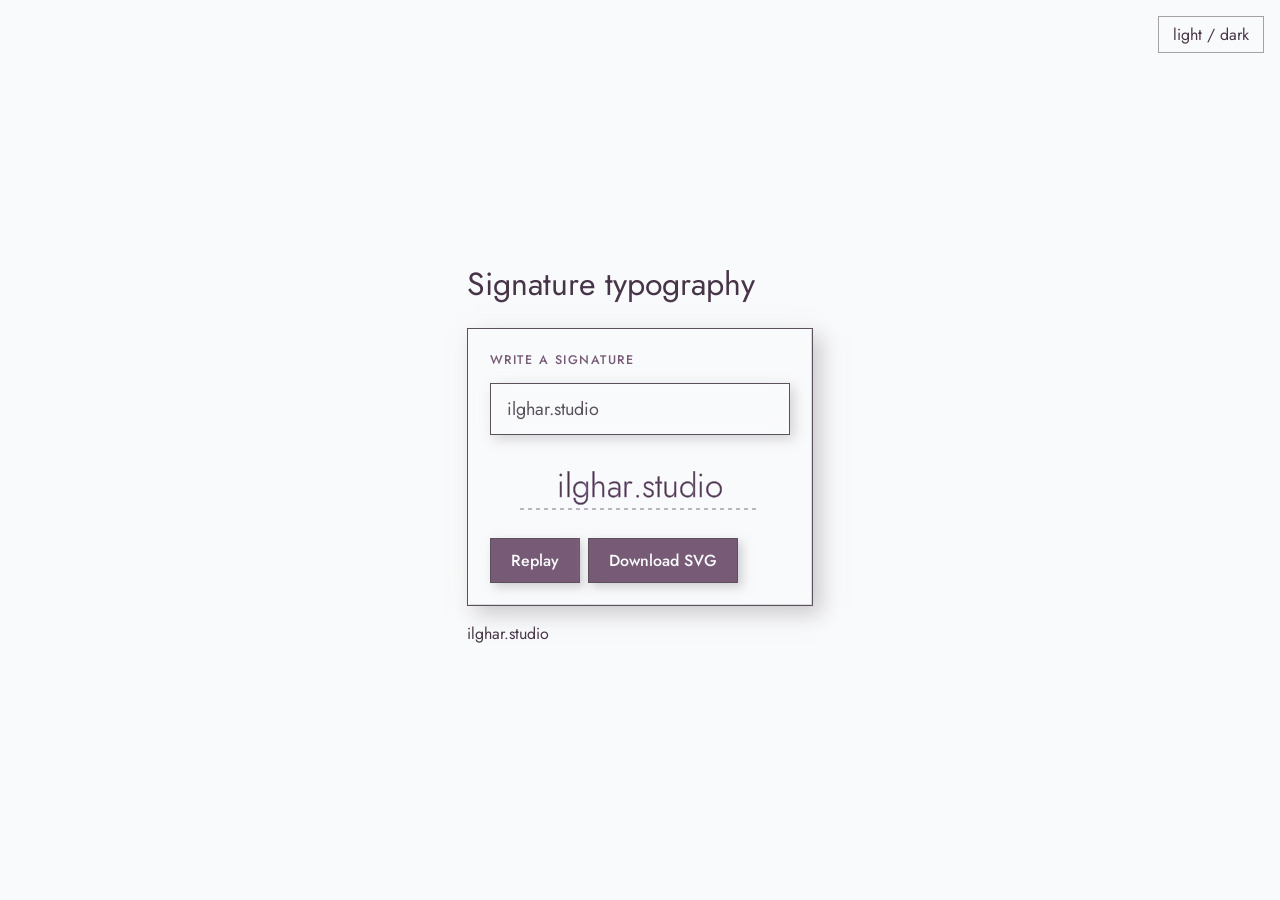
==== commit 7c0b64e0: "fix(pages): BOSS-fix CI — radius 0, outlined SVG text, Jost/Vazirmatn only, pink initials; paste fix" ====
--- a/index.html
+++ b/index.html
@@ -4,14 +4,14 @@
 <meta charset="utf-8"><meta name="viewport" content="width=device-width,initial-scale=1">
 <title>Signature typography — ilghar.studio</title>
 <link rel="stylesheet" href="src/signature.css">
-<style>@font-face{font-family:"Jost";font-style:normal;font-weight:300;font-display:swap;src:url("site/fonts/jost-latin-ext-300-normal.woff2") format("woff2");unicode-range:U+0100-02BA,U+02BD-02C5,U+02C7-02CC,U+02CE-02D7,U+02DD-02FF,U+0304,U+0308,U+0329,U+1D00-1DBF,U+1E00-1E9F,U+1EF2-1EFF,U+2020,U+20A0-20AB,U+20AD-20C0,U+2113,U+2C60-2C7F,U+A720-A7FF;}@font-face{font-family:"Jost";font-style:normal;font-weight:300;font-display:swap;src:url("site/fonts/jost-latin-300-normal.woff2") format("woff2");unicode-range:U+0000-00FF,U+0131,U+0152-0153,U+02BB-02BC,U+02C6,U+02DA,U+02DC,U+0304,U+0308,U+0329,U+2000-206F,U+20AC,U+2122,U+2191,U+2193,U+2212,U+2215,U+FEFF,U+FFFD;}@font-face{font-family:"Jost";font-style:normal;font-weight:400;font-display:swap;src:url("site/fonts/jost-latin-ext-400-normal.woff2") format("woff2");unicode-range:U+0100-02BA,U+02BD-02C5,U+02C7-02CC,U+02CE-02D7,U+02DD-02FF,U+0304,U+0308,U+0329,U+1D00-1DBF,U+1E00-1E9F,U+1EF2-1EFF,U+2020,U+20A0-20AB,U+20AD-20C0,U+2113,U+2C60-2C7F,U+A720-A7FF;}@font-face{font-family:"Jost";font-style:normal;font-weight:400;font-display:swap;src:url("site/fonts/jost-latin-400-normal.woff2") format("woff2");unicode-range:U+0000-00FF,U+0131,U+0152-0153,U+02BB-02BC,U+02C6,U+02DA,U+02DC,U+0304,U+0308,U+0329,U+2000-206F,U+20AC,U+2122,U+2191,U+2193,U+2212,U+2215,U+FEFF,U+FFFD;}@font-face{font-family:"Jost";font-style:normal;font-weight:500;font-display:swap;src:url("site/fonts/jost-latin-ext-500-normal.woff2") format("woff2");unicode-range:U+0100-02BA,U+02BD-02C5,U+02C7-02CC,U+02CE-02D7,U+02DD-02FF,U+0304,U+0308,U+0329,U+1D00-1DBF,U+1E00-1E9F,U+1EF2-1EFF,U+2020,U+20A0-20AB,U+20AD-20C0,U+2113,U+2C60-2C7F,U+A720-A7FF;}@font-face{font-family:"Jost";font-style:normal;font-weight:500;font-display:swap;src:url("site/fonts/jost-latin-500-normal.woff2") format("woff2");unicode-range:U+0000-00FF,U+0131,U+0152-0153,U+02BB-02BC,U+02C6,U+02DA,U+02DC,U+0304,U+0308,U+0329,U+2000-206F,U+20AC,U+2122,U+2191,U+2193,U+2212,U+2215,U+FEFF,U+FFFD;}@font-face{font-family:"Jost";font-style:normal;font-weight:600;font-display:swap;src:url("site/fonts/jost-latin-ext-600-normal.woff2") format("woff2");unicode-range:U+0100-02BA,U+02BD-02C5,U+02C7-02CC,U+02CE-02D7,U+02DD-02FF,U+0304,U+0308,U+0329,U+1D00-1DBF,U+1E00-1E9F,U+1EF2-1EFF,U+2020,U+20A0-20AB,U+20AD-20C0,U+2113,U+2C60-2C7F,U+A720-A7FF;}@font-face{font-family:"Jost";font-style:normal;font-weight:600;font-display:swap;src:url("site/fonts/jost-latin-600-normal.woff2") format("woff2");unicode-range:U+0000-00FF,U+0131,U+0152-0153,U+02BB-02BC,U+02C6,U+02DA,U+02DC,U+0304,U+0308,U+0329,U+2000-206F,U+20AC,U+2122,U+2191,U+2193,U+2212,U+2215,U+FEFF,U+FFFD;}@font-face{font-family:"Jost";font-style:italic;font-weight:400;font-display:swap;src:url("site/fonts/jost-latin-ext-400-italic.woff2") format("woff2");unicode-range:U+0100-02BA,U+02BD-02C5,U+02C7-02CC,U+02CE-02D7,U+02DD-02FF,U+0304,U+0308,U+0329,U+1D00-1DBF,U+1E00-1E9F,U+1EF2-1EFF,U+2020,U+20A0-20AB,U+20AD-20C0,U+2113,U+2C60-2C7F,U+A720-A7FF;}@font-face{font-family:"Jost";font-style:italic;font-weight:400;font-display:swap;src:url("site/fonts/jost-latin-400-italic.woff2") format("woff2");unicode-range:U+0000-00FF,U+0131,U+0152-0153,U+02BB-02BC,U+02C6,U+02DA,U+02DC,U+0304,U+0308,U+0329,U+2000-206F,U+20AC,U+2122,U+2191,U+2193,U+2212,U+2215,U+FEFF,U+FFFD;}@font-face{font-family:"Vazirmatn";font-style:normal;font-weight:100 900;font-display:swap;src:url("site/fonts/vazirmatn-fa.woff2") format("woff2");unicode-range:U+0600-06FF,U+200C-200D,U+FB50-FDFF,U+FE70-FEFF;}</style>
+<style>@font-face{font-family:Jost;font-style:normal;font-weight:300;font-display:swap;src:url("site/fonts/jost-latin-ext-300-normal.woff2") format("woff2");unicode-range:U+0100-02BA,U+02BD-02C5,U+02C7-02CC,U+02CE-02D7,U+02DD-02FF,U+0304,U+0308,U+0329,U+1D00-1DBF,U+1E00-1E9F,U+1EF2-1EFF,U+2020,U+20A0-20AB,U+20AD-20C0,U+2113,U+2C60-2C7F,U+A720-A7FF;}@font-face{font-family:Jost;font-style:normal;font-weight:300;font-display:swap;src:url("site/fonts/jost-latin-300-normal.woff2") format("woff2");unicode-range:U+0000-00FF,U+0131,U+0152-0153,U+02BB-02BC,U+02C6,U+02DA,U+02DC,U+0304,U+0308,U+0329,U+2000-206F,U+20AC,U+2122,U+2191,U+2193,U+2212,U+2215,U+FEFF,U+FFFD;}@font-face{font-family:Jost;font-style:normal;font-weight:400;font-display:swap;src:url("site/fonts/jost-latin-ext-400-normal.woff2") format("woff2");unicode-range:U+0100-02BA,U+02BD-02C5,U+02C7-02CC,U+02CE-02D7,U+02DD-02FF,U+0304,U+0308,U+0329,U+1D00-1DBF,U+1E00-1E9F,U+1EF2-1EFF,U+2020,U+20A0-20AB,U+20AD-20C0,U+2113,U+2C60-2C7F,U+A720-A7FF;}@font-face{font-family:Jost;font-style:normal;font-weight:400;font-display:swap;src:url("site/fonts/jost-latin-400-normal.woff2") format("woff2");unicode-range:U+0000-00FF,U+0131,U+0152-0153,U+02BB-02BC,U+02C6,U+02DA,U+02DC,U+0304,U+0308,U+0329,U+2000-206F,U+20AC,U+2122,U+2191,U+2193,U+2212,U+2215,U+FEFF,U+FFFD;}@font-face{font-family:Jost;font-style:normal;font-weight:500;font-display:swap;src:url("site/fonts/jost-latin-ext-500-normal.woff2") format("woff2");unicode-range:U+0100-02BA,U+02BD-02C5,U+02C7-02CC,U+02CE-02D7,U+02DD-02FF,U+0304,U+0308,U+0329,U+1D00-1DBF,U+1E00-1E9F,U+1EF2-1EFF,U+2020,U+20A0-20AB,U+20AD-20C0,U+2113,U+2C60-2C7F,U+A720-A7FF;}@font-face{font-family:Jost;font-style:normal;font-weight:500;font-display:swap;src:url("site/fonts/jost-latin-500-normal.woff2") format("woff2");unicode-range:U+0000-00FF,U+0131,U+0152-0153,U+02BB-02BC,U+02C6,U+02DA,U+02DC,U+0304,U+0308,U+0329,U+2000-206F,U+20AC,U+2122,U+2191,U+2193,U+2212,U+2215,U+FEFF,U+FFFD;}@font-face{font-family:Jost;font-style:normal;font-weight:600;font-display:swap;src:url("site/fonts/jost-latin-ext-600-normal.woff2") format("woff2");unicode-range:U+0100-02BA,U+02BD-02C5,U+02C7-02CC,U+02CE-02D7,U+02DD-02FF,U+0304,U+0308,U+0329,U+1D00-1DBF,U+1E00-1E9F,U+1EF2-1EFF,U+2020,U+20A0-20AB,U+20AD-20C0,U+2113,U+2C60-2C7F,U+A720-A7FF;}@font-face{font-family:Jost;font-style:normal;font-weight:600;font-display:swap;src:url("site/fonts/jost-latin-600-normal.woff2") format("woff2");unicode-range:U+0000-00FF,U+0131,U+0152-0153,U+02BB-02BC,U+02C6,U+02DA,U+02DC,U+0304,U+0308,U+0329,U+2000-206F,U+20AC,U+2122,U+2191,U+2193,U+2212,U+2215,U+FEFF,U+FFFD;}@font-face{font-family:Jost;font-style:italic;font-weight:400;font-display:swap;src:url("site/fonts/jost-latin-ext-400-italic.woff2") format("woff2");unicode-range:U+0100-02BA,U+02BD-02C5,U+02C7-02CC,U+02CE-02D7,U+02DD-02FF,U+0304,U+0308,U+0329,U+1D00-1DBF,U+1E00-1E9F,U+1EF2-1EFF,U+2020,U+20A0-20AB,U+20AD-20C0,U+2113,U+2C60-2C7F,U+A720-A7FF;}@font-face{font-family:Jost;font-style:italic;font-weight:400;font-display:swap;src:url("site/fonts/jost-latin-400-italic.woff2") format("woff2");unicode-range:U+0000-00FF,U+0131,U+0152-0153,U+02BB-02BC,U+02C6,U+02DA,U+02DC,U+0304,U+0308,U+0329,U+2000-206F,U+20AC,U+2122,U+2191,U+2193,U+2212,U+2215,U+FEFF,U+FFFD;}@font-face{font-family:Vazirmatn;font-style:normal;font-weight:100 900;font-display:swap;src:url("site/fonts/vazirmatn-fa.woff2") format("woff2");unicode-range:U+0600-06FF,U+200C-200D,U+FB50-FDFF,U+FE70-FEFF;}</style>
 <style>
 :root{--canvas:#f9fafb;--ink:#473448;--muted:#7d5a7c;--credit:#473448;--line:#a6a1a7}
-@media (prefers-color-scheme: dark){:root:not(.light){--canvas:#2a272d;--ink:#f9fafb;--muted:#fcb4c4;--credit:#fcb4c4;--line:#a6a1a7}}
-:root.dark{--canvas:#2a272d;--ink:#f9fafb;--muted:#fcb4c4;--credit:#fcb4c4;--line:#a6a1a7}
-body{margin:0;min-height:100vh;display:grid;place-items:center;background:var(--canvas);font-family:Jost,system-ui,sans-serif;color:var(--ink)}
-.credit{color:var(--credit);font-family:Jost,system-ui,sans-serif}
-#theme-toggle{position:fixed;top:16px;right:16px;font:inherit;padding:6px 14px;border-radius:999px;border:1px solid var(--line);background:transparent;color:var(--ink);cursor:pointer}
+@media (prefers-color-scheme: dark){:root:not(.light){--canvas:#2a272d;--ink:#f9fafb;--muted:#856a8e;--credit:#856a8e;--line:#a6a1a7}}
+:root.dark{--canvas:#2a272d;--ink:#f9fafb;--muted:#856a8e;--credit:#856a8e;--line:#a6a1a7}
+body{margin:0;min-height:100vh;display:grid;place-items:center;background:var(--canvas);font-family:Jost;color:var(--ink)}
+.credit{color:var(--credit);font-family:Jost}
+#theme-toggle{position:fixed;top:16px;right:16px;font:inherit;padding:6px 14px;border-radius:0;border:1px solid var(--line);background:transparent;color:var(--ink);cursor:pointer}
 #theme-toggle:focus-visible{outline:2px solid var(--muted);outline-offset:2px}
 </style>
 </head>
--- a/src/signature.css
+++ b/src/signature.css
@@ -11,8 +11,8 @@
   --sig-muted: #7d5a7c;
   --sig-grey2: #a6a1a7;
   --sig-line: #a6a1a7;
-  --sig-pink: #fcb4c4;
-  --sig-rose: #fcb4c4;
+  --sig-pink: #856a8e;
+  --sig-rose: #856a8e;
   --sig-accent: #775a76;
   --sig-accent-fg: #f9fafb;
   --sig-panel: color-mix(in srgb, var(--sig-paper) 72%, transparent);
@@ -21,12 +21,12 @@
   --sig-shadow-hi: var(--sig-paper);
   --sig-shadow-lo: var(--sig-grey2);
   --sig-ease: cubic-bezier(0.22, 1, 0.36, 1);
-  font-family: "Jost", "Avenir Next", "Avenir", "Helvetica Neue", Helvetica, Arial, sans-serif;
+  font-family:Jost;
   color: var(--sig-ink);
   display: grid;
   gap: 14px;
   padding: 22px;
-  border-radius: 20px;
+  border-radius:0;
   max-width: 800px;
   background: var(--sig-panel);
   -webkit-backdrop-filter: blur(18px) saturate(1.1);
@@ -49,7 +49,7 @@
   font: inherit;
   font-size: 1.125rem;
   padding: 12px 16px;
-  border-radius: 12px;
+  border-radius:0;
   color: var(--sig-ink);
   background: color-mix(in srgb, var(--sig-paper) 55%, transparent);
   -webkit-backdrop-filter: blur(10px);
@@ -66,7 +66,7 @@
 }
 .sig__svg { width: 100%; height: auto; display: block; }
 .sig__text {
-  font-family: inherit;
+  font-family:Jost;
   font-weight: 300;
   font-size: 88px;
   fill: var(--sig-ink-deep);
@@ -94,7 +94,7 @@
   font: inherit;
   font-weight: 500;
   padding: 10px 20px;
-  border-radius: 999px;
+  border-radius:0;
   cursor: pointer;
   color: var(--sig-accent-fg);
   background: var(--sig-accent);
@@ -118,7 +118,7 @@
   fill: var(--sig-muted);
   stroke: var(--sig-muted);
   stroke-dasharray: 3 3;
-  font-family: system-ui, sans-serif;
+  font-family:Jost;
 }
 @media (prefers-reduced-motion: reduce) {
   .sig__glyph { animation: none !important; fill-opacity: 1 !important; stroke-dashoffset: 0 !important; }
@@ -130,15 +130,15 @@
   --sig-paper: #2a272d;
   --sig-cover: #2a272d;
   --sig-ink: #d4d2d2;
-  --sig-ink-deep: #fcb4c4;
+  --sig-ink-deep: #856a8e;
   --sig-label: #a6a1a7;
-  --sig-title: #fcb4c4;
+  --sig-title: #856a8e;
   --sig-muted: #a6a1a7;
   --sig-grey2: #a6a1a7;
   --sig-line: #5a515c;
-  --sig-pink: #fcb4c4;
-  --sig-rose: #fcb4c4;
-  --sig-accent: #fcb4c4;
+  --sig-pink: #856a8e;
+  --sig-rose: #856a8e;
+  --sig-accent: #856a8e;
   --sig-accent-fg: #2a272d;
   --sig-panel: color-mix(in srgb, #2a272d 70%, transparent);
   --sig-hair: #d4d2d2;
@@ -156,15 +156,15 @@
     --sig-paper: #2a272d;
     --sig-cover: #2a272d;
     --sig-ink: #d4d2d2;
-    --sig-ink-deep: #fcb4c4;
+    --sig-ink-deep: #856a8e;
     --sig-label: #a6a1a7;
-    --sig-title: #fcb4c4;
+    --sig-title: #856a8e;
     --sig-muted: #a6a1a7;
     --sig-grey2: #a6a1a7;
     --sig-line: #5a515c;
-    --sig-pink: #fcb4c4;
-    --sig-rose: #fcb4c4;
-    --sig-accent: #fcb4c4;
+    --sig-pink: #856a8e;
+    --sig-rose: #856a8e;
+    --sig-accent: #856a8e;
     --sig-accent-fg: #2a272d;
     --sig-panel: color-mix(in srgb, #2a272d 70%, transparent);
     --sig-hair: #d4d2d2;
@@ -185,7 +185,7 @@
     --sig-muted: #7d5a7c;
     --sig-grey2: #a6a1a7;
     --sig-line: #a6a1a7;
-    --sig-pink: #fcb4c4;
+    --sig-pink: #856a8e;
     --sig-accent: #775a76;
     --sig-accent-fg: #f9fafb;
     --sig-panel: color-mix(in srgb, #f9fafb 72%, transparent);
@@ -210,7 +210,7 @@
   --sig-muted: #7d5a7c;
   --sig-grey2: #a6a1a7;
   --sig-line: #a6a1a7;
-  --sig-pink: #fcb4c4;
+  --sig-pink: #856a8e;
   --sig-accent: #775a76;
   --sig-accent-fg: #f9fafb;
   --sig-panel: color-mix(in srgb, #f9fafb 72%, transparent);
@@ -226,14 +226,14 @@
   --sig-paper: #2a272d;
   --sig-cover: #2a272d;
   --sig-ink: #d4d2d2;
-  --sig-ink-deep: #fcb4c4;
+  --sig-ink-deep: #856a8e;
   --sig-label: #a6a1a7;
-  --sig-title: #fcb4c4;
+  --sig-title: #856a8e;
   --sig-muted: #a6a1a7;
   --sig-grey2: #a6a1a7;
   --sig-line: #5a515c;
-  --sig-pink: #fcb4c4;
-  --sig-accent: #fcb4c4;
+  --sig-pink: #856a8e;
+  --sig-accent: #856a8e;
   --sig-accent-fg: #2a272d;
   --sig-panel: color-mix(in srgb, #2a272d 70%, transparent);
   --sig-hair: #d4d2d2;
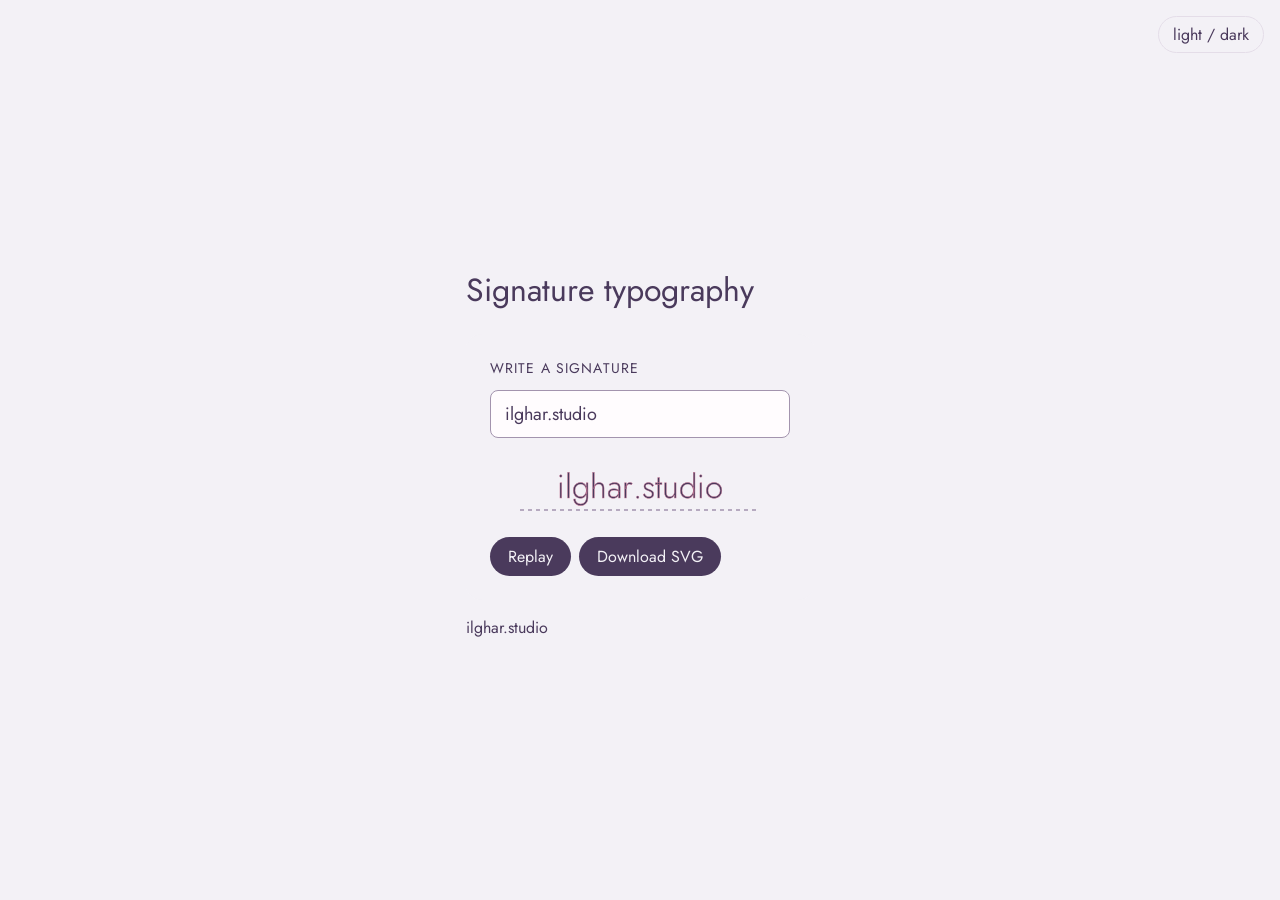
==== commit df030a66: "Merge pull request #2 from Ilghar/website-ops/typography-unify-20261104 Typography: shared studio fo" ====
--- a/index.html
+++ b/index.html
@@ -4,14 +4,14 @@
 <meta charset="utf-8"><meta name="viewport" content="width=device-width,initial-scale=1">
 <title>Signature typography — ilghar.studio</title>
 <link rel="stylesheet" href="src/signature.css">
-<style>@font-face{font-family:Jost;font-style:normal;font-weight:300;font-display:swap;src:url("site/fonts/jost-latin-ext-300-normal.woff2") format("woff2");unicode-range:U+0100-02BA,U+02BD-02C5,U+02C7-02CC,U+02CE-02D7,U+02DD-02FF,U+0304,U+0308,U+0329,U+1D00-1DBF,U+1E00-1E9F,U+1EF2-1EFF,U+2020,U+20A0-20AB,U+20AD-20C0,U+2113,U+2C60-2C7F,U+A720-A7FF;}@font-face{font-family:Jost;font-style:normal;font-weight:300;font-display:swap;src:url("site/fonts/jost-latin-300-normal.woff2") format("woff2");unicode-range:U+0000-00FF,U+0131,U+0152-0153,U+02BB-02BC,U+02C6,U+02DA,U+02DC,U+0304,U+0308,U+0329,U+2000-206F,U+20AC,U+2122,U+2191,U+2193,U+2212,U+2215,U+FEFF,U+FFFD;}@font-face{font-family:Jost;font-style:normal;font-weight:400;font-display:swap;src:url("site/fonts/jost-latin-ext-400-normal.woff2") format("woff2");unicode-range:U+0100-02BA,U+02BD-02C5,U+02C7-02CC,U+02CE-02D7,U+02DD-02FF,U+0304,U+0308,U+0329,U+1D00-1DBF,U+1E00-1E9F,U+1EF2-1EFF,U+2020,U+20A0-20AB,U+20AD-20C0,U+2113,U+2C60-2C7F,U+A720-A7FF;}@font-face{font-family:Jost;font-style:normal;font-weight:400;font-display:swap;src:url("site/fonts/jost-latin-400-normal.woff2") format("woff2");unicode-range:U+0000-00FF,U+0131,U+0152-0153,U+02BB-02BC,U+02C6,U+02DA,U+02DC,U+0304,U+0308,U+0329,U+2000-206F,U+20AC,U+2122,U+2191,U+2193,U+2212,U+2215,U+FEFF,U+FFFD;}@font-face{font-family:Jost;font-style:normal;font-weight:500;font-display:swap;src:url("site/fonts/jost-latin-ext-500-normal.woff2") format("woff2");unicode-range:U+0100-02BA,U+02BD-02C5,U+02C7-02CC,U+02CE-02D7,U+02DD-02FF,U+0304,U+0308,U+0329,U+1D00-1DBF,U+1E00-1E9F,U+1EF2-1EFF,U+2020,U+20A0-20AB,U+20AD-20C0,U+2113,U+2C60-2C7F,U+A720-A7FF;}@font-face{font-family:Jost;font-style:normal;font-weight:500;font-display:swap;src:url("site/fonts/jost-latin-500-normal.woff2") format("woff2");unicode-range:U+0000-00FF,U+0131,U+0152-0153,U+02BB-02BC,U+02C6,U+02DA,U+02DC,U+0304,U+0308,U+0329,U+2000-206F,U+20AC,U+2122,U+2191,U+2193,U+2212,U+2215,U+FEFF,U+FFFD;}@font-face{font-family:Jost;font-style:normal;font-weight:600;font-display:swap;src:url("site/fonts/jost-latin-ext-600-normal.woff2") format("woff2");unicode-range:U+0100-02BA,U+02BD-02C5,U+02C7-02CC,U+02CE-02D7,U+02DD-02FF,U+0304,U+0308,U+0329,U+1D00-1DBF,U+1E00-1E9F,U+1EF2-1EFF,U+2020,U+20A0-20AB,U+20AD-20C0,U+2113,U+2C60-2C7F,U+A720-A7FF;}@font-face{font-family:Jost;font-style:normal;font-weight:600;font-display:swap;src:url("site/fonts/jost-latin-600-normal.woff2") format("woff2");unicode-range:U+0000-00FF,U+0131,U+0152-0153,U+02BB-02BC,U+02C6,U+02DA,U+02DC,U+0304,U+0308,U+0329,U+2000-206F,U+20AC,U+2122,U+2191,U+2193,U+2212,U+2215,U+FEFF,U+FFFD;}@font-face{font-family:Jost;font-style:italic;font-weight:400;font-display:swap;src:url("site/fonts/jost-latin-ext-400-italic.woff2") format("woff2");unicode-range:U+0100-02BA,U+02BD-02C5,U+02C7-02CC,U+02CE-02D7,U+02DD-02FF,U+0304,U+0308,U+0329,U+1D00-1DBF,U+1E00-1E9F,U+1EF2-1EFF,U+2020,U+20A0-20AB,U+20AD-20C0,U+2113,U+2C60-2C7F,U+A720-A7FF;}@font-face{font-family:Jost;font-style:italic;font-weight:400;font-display:swap;src:url("site/fonts/jost-latin-400-italic.woff2") format("woff2");unicode-range:U+0000-00FF,U+0131,U+0152-0153,U+02BB-02BC,U+02C6,U+02DA,U+02DC,U+0304,U+0308,U+0329,U+2000-206F,U+20AC,U+2122,U+2191,U+2193,U+2212,U+2215,U+FEFF,U+FFFD;}@font-face{font-family:Vazirmatn;font-style:normal;font-weight:100 900;font-display:swap;src:url("site/fonts/vazirmatn-fa.woff2") format("woff2");unicode-range:U+0600-06FF,U+200C-200D,U+FB50-FDFF,U+FE70-FEFF;}</style>
+<style>@font-face{font-family:"Jost";font-style:normal;font-weight:300;font-display:swap;src:url("site/fonts/jost-latin-ext-300-normal.woff2") format("woff2");unicode-range:U+0100-02BA,U+02BD-02C5,U+02C7-02CC,U+02CE-02D7,U+02DD-02FF,U+0304,U+0308,U+0329,U+1D00-1DBF,U+1E00-1E9F,U+1EF2-1EFF,U+2020,U+20A0-20AB,U+20AD-20C0,U+2113,U+2C60-2C7F,U+A720-A7FF;}@font-face{font-family:"Jost";font-style:normal;font-weight:300;font-display:swap;src:url("site/fonts/jost-latin-300-normal.woff2") format("woff2");unicode-range:U+0000-00FF,U+0131,U+0152-0153,U+02BB-02BC,U+02C6,U+02DA,U+02DC,U+0304,U+0308,U+0329,U+2000-206F,U+20AC,U+2122,U+2191,U+2193,U+2212,U+2215,U+FEFF,U+FFFD;}@font-face{font-family:"Jost";font-style:normal;font-weight:400;font-display:swap;src:url("site/fonts/jost-latin-ext-400-normal.woff2") format("woff2");unicode-range:U+0100-02BA,U+02BD-02C5,U+02C7-02CC,U+02CE-02D7,U+02DD-02FF,U+0304,U+0308,U+0329,U+1D00-1DBF,U+1E00-1E9F,U+1EF2-1EFF,U+2020,U+20A0-20AB,U+20AD-20C0,U+2113,U+2C60-2C7F,U+A720-A7FF;}@font-face{font-family:"Jost";font-style:normal;font-weight:400;font-display:swap;src:url("site/fonts/jost-latin-400-normal.woff2") format("woff2");unicode-range:U+0000-00FF,U+0131,U+0152-0153,U+02BB-02BC,U+02C6,U+02DA,U+02DC,U+0304,U+0308,U+0329,U+2000-206F,U+20AC,U+2122,U+2191,U+2193,U+2212,U+2215,U+FEFF,U+FFFD;}@font-face{font-family:"Jost";font-style:normal;font-weight:500;font-display:swap;src:url("site/fonts/jost-latin-ext-500-normal.woff2") format("woff2");unicode-range:U+0100-02BA,U+02BD-02C5,U+02C7-02CC,U+02CE-02D7,U+02DD-02FF,U+0304,U+0308,U+0329,U+1D00-1DBF,U+1E00-1E9F,U+1EF2-1EFF,U+2020,U+20A0-20AB,U+20AD-20C0,U+2113,U+2C60-2C7F,U+A720-A7FF;}@font-face{font-family:"Jost";font-style:normal;font-weight:500;font-display:swap;src:url("site/fonts/jost-latin-500-normal.woff2") format("woff2");unicode-range:U+0000-00FF,U+0131,U+0152-0153,U+02BB-02BC,U+02C6,U+02DA,U+02DC,U+0304,U+0308,U+0329,U+2000-206F,U+20AC,U+2122,U+2191,U+2193,U+2212,U+2215,U+FEFF,U+FFFD;}@font-face{font-family:"Jost";font-style:normal;font-weight:600;font-display:swap;src:url("site/fonts/jost-latin-ext-600-normal.woff2") format("woff2");unicode-range:U+0100-02BA,U+02BD-02C5,U+02C7-02CC,U+02CE-02D7,U+02DD-02FF,U+0304,U+0308,U+0329,U+1D00-1DBF,U+1E00-1E9F,U+1EF2-1EFF,U+2020,U+20A0-20AB,U+20AD-20C0,U+2113,U+2C60-2C7F,U+A720-A7FF;}@font-face{font-family:"Jost";font-style:normal;font-weight:600;font-display:swap;src:url("site/fonts/jost-latin-600-normal.woff2") format("woff2");unicode-range:U+0000-00FF,U+0131,U+0152-0153,U+02BB-02BC,U+02C6,U+02DA,U+02DC,U+0304,U+0308,U+0329,U+2000-206F,U+20AC,U+2122,U+2191,U+2193,U+2212,U+2215,U+FEFF,U+FFFD;}@font-face{font-family:"Jost";font-style:italic;font-weight:400;font-display:swap;src:url("site/fonts/jost-latin-ext-400-italic.woff2") format("woff2");unicode-range:U+0100-02BA,U+02BD-02C5,U+02C7-02CC,U+02CE-02D7,U+02DD-02FF,U+0304,U+0308,U+0329,U+1D00-1DBF,U+1E00-1E9F,U+1EF2-1EFF,U+2020,U+20A0-20AB,U+20AD-20C0,U+2113,U+2C60-2C7F,U+A720-A7FF;}@font-face{font-family:"Jost";font-style:italic;font-weight:400;font-display:swap;src:url("site/fonts/jost-latin-400-italic.woff2") format("woff2");unicode-range:U+0000-00FF,U+0131,U+0152-0153,U+02BB-02BC,U+02C6,U+02DA,U+02DC,U+0304,U+0308,U+0329,U+2000-206F,U+20AC,U+2122,U+2191,U+2193,U+2212,U+2215,U+FEFF,U+FFFD;}@font-face{font-family:"Vazirmatn";font-style:normal;font-weight:100 900;font-display:swap;src:url("site/fonts/vazirmatn-fa.woff2") format("woff2");unicode-range:U+0600-06FF,U+200C-200D,U+FB50-FDFF,U+FE70-FEFF;}</style>
 <style>
-:root{--canvas:#f9fafb;--ink:#473448;--muted:#7d5a7c;--credit:#473448;--line:#a6a1a7}
-@media (prefers-color-scheme: dark){:root:not(.light){--canvas:#2a272d;--ink:#f9fafb;--muted:#856a8e;--credit:#856a8e;--line:#a6a1a7}}
-:root.dark{--canvas:#2a272d;--ink:#f9fafb;--muted:#856a8e;--credit:#856a8e;--line:#a6a1a7}
-body{margin:0;min-height:100vh;display:grid;place-items:center;background:var(--canvas);font-family:Jost;color:var(--ink)}
-.credit{color:var(--credit);font-family:Jost}
-#theme-toggle{position:fixed;top:16px;right:16px;font:inherit;padding:6px 14px;border-radius:0;border:1px solid var(--line);background:transparent;color:var(--ink);cursor:pointer}
+:root{--canvas:#f3f1f6;--ink:#4a3a5c;--muted:#7a688c;--credit:#4a3a5c;--line:#e4dde8}
+@media (prefers-color-scheme: dark){:root:not(.light){--canvas:#4a434c;--ink:#f4eef3;--muted:#e8a8bc;--credit:#e8a8bc;--line:#a394ae}}
+:root.dark{--canvas:#4a434c;--ink:#f4eef3;--muted:#e8a8bc;--credit:#e8a8bc;--line:#a394ae}
+body{margin:0;min-height:100vh;display:grid;place-items:center;background:var(--canvas);font-family:Jost,system-ui,sans-serif;color:var(--ink)}
+.credit{color:var(--credit);font-family:Jost,system-ui,sans-serif}
+#theme-toggle{position:fixed;top:16px;right:16px;font:inherit;padding:6px 14px;border-radius:999px;border:1px solid var(--line);background:transparent;color:var(--ink);cursor:pointer}
 #theme-toggle:focus-visible{outline:2px solid var(--muted);outline-offset:2px}
 </style>
 </head>
--- a/src/signature.css
+++ b/src/signature.css
@@ -1,252 +1,52 @@
-/* Signature field — PDF palette + transparent neumorphic UI (Hāèl Nov 4).
-   Shadows: light paper+#a6a1a7; dark #2a272d+#473448.
-   Interactive edges: ink / #d4d2d2 hairline. Panel text ≥4.5:1. */
+/* ilghar.studio tokens — mirrors Ilghar/ilghar-studio src/styles.css */
 .sig {
-  --sig-paper: #f9fafb;
-  --sig-cover: #f9fafb;
-  --sig-ink: #5a515c;
-  --sig-ink-deep: #473448;
-  --sig-label: #775a76;
-  --sig-title: #856a8e;
-  --sig-muted: #7d5a7c;
-  --sig-grey2: #a6a1a7;
-  --sig-line: #a6a1a7;
-  --sig-pink: #856a8e;
-  --sig-rose: #856a8e;
-  --sig-accent: #775a76;
-  --sig-accent-fg: #f9fafb;
-  --sig-panel: color-mix(in srgb, var(--sig-paper) 72%, transparent);
-  --sig-panel-solid: var(--sig-cover);
-  --sig-hair: var(--sig-ink);
-  --sig-shadow-hi: var(--sig-paper);
-  --sig-shadow-lo: var(--sig-grey2);
-  --sig-ease: cubic-bezier(0.22, 1, 0.36, 1);
-  font-family:Jost;
-  color: var(--sig-ink);
-  display: grid;
-  gap: 14px;
-  padding: 22px;
-  border-radius:0;
-  max-width: 800px;
-  background: var(--sig-panel);
-  -webkit-backdrop-filter: blur(18px) saturate(1.1);
-  backdrop-filter: blur(18px) saturate(1.1);
-  border: 1px solid var(--sig-hair);
-  box-shadow:
-    8px 8px 20px color-mix(in srgb, var(--sig-shadow-lo) 55%, transparent),
-    -8px -8px 20px color-mix(in srgb, var(--sig-shadow-hi) 90%, transparent),
-    inset 1px 1px 0 color-mix(in srgb, var(--sig-shadow-hi) 70%, transparent),
-    inset -1px -1px 0 color-mix(in srgb, var(--sig-shadow-lo) 35%, transparent);
+  --sig-canvas: #f3f1f6; --sig-plum: #4a3a5c; --sig-rose: #c97a98; --sig-mauve: #a394ae;
+  --sig-surface: #fffcfe; --sig-line: #e4dde8; --sig-muted: #7a688c; --sig-ease: cubic-bezier(0.22, 1, 0.36, 1);
+  font-family: "Jost", system-ui, sans-serif;
+  background: var(--sig-canvas); color: var(--sig-plum);
+  display: grid; gap: 12px; padding: 24px; border-radius: 16px; max-width: 800px;
 }
-.sig__label {
-  font-size: 0.78rem;
-  letter-spacing: 0.12em;
-  text-transform: uppercase;
-  font-weight: 500;
-  color: var(--sig-label);
+.sig__label { font-size: 0.875rem; letter-spacing: 0.08em; text-transform: uppercase; color: var(--sig-plum); }
+.sig__input { font: inherit; font-size: 1.125rem; padding: 10px 14px; border: 1px solid var(--sig-mauve); border-radius: 8px; background: var(--sig-surface); color: var(--sig-plum); }
+.sig__input:focus-visible, .sig__replay:focus-visible { outline: 2px solid var(--sig-rose); outline-offset: 2px; }
+.sig__svg { width: 100%; height: auto; display: block; }
+.sig__text { font-family: inherit; font-weight: 300; font-size: 88px; fill: var(--sig-plum); stroke: var(--sig-rose); stroke-width: 1.2; }
+.sig__rule { stroke: var(--sig-mauve); stroke-width: 1.5; stroke-dasharray: 4 4; vector-effect: non-scaling-stroke; }
+.sig__glyph.is-drawing { fill-opacity: 0; stroke-dasharray: 400; stroke-dashoffset: 400; animation: sig-draw 900ms var(--sig-ease) forwards; }
+@keyframes sig-draw { 60% { fill-opacity: 0; stroke-dashoffset: 0; } 100% { fill-opacity: 1; stroke-dashoffset: 0; } }
+.sig__replay { justify-self: start; font: inherit; padding: 8px 18px; border-radius: 999px; border: 0; background: var(--sig-plum); color: var(--sig-canvas); cursor: pointer; }
+.sig__live { position: absolute; width: 1px; height: 1px; overflow: hidden; clip: rect(0 0 0 0); }
+@media (prefers-reduced-motion: reduce) { .sig__glyph { animation: none !important; fill-opacity: 1 !important; stroke-dashoffset: 0 !important; } }
+/* Visible fallback for glyphs outside the mapped repertoire: kept, never dropped, drawn in muted ink with a dashed stroke. */
+.sig__glyph--unmapped { fill: var(--sig-muted); stroke: var(--sig-muted); stroke-dasharray: 3 3; font-family: system-ui, sans-serif; }
+/* Dark theme: mirrors the studio's .dark tokens. Applies under any .dark ancestor, or with .sig--dark / { dark: true }. */
+.dark .sig, .sig.sig--dark {
+  --sig-canvas: #4a434c; --sig-surface: #5a535c; --sig-plum: #f4eef3; --sig-muted: #cbbdce;
+  --sig-mauve: #cbbdce; --sig-rose: #e8a8bc; --sig-line: #cbbdce; --sig-on-accent: #4a434c;
 }
-.sig__input {
-  font: inherit;
-  font-size: 1.125rem;
-  padding: 12px 16px;
-  border-radius:0;
-  color: var(--sig-ink);
-  background: color-mix(in srgb, var(--sig-paper) 55%, transparent);
-  -webkit-backdrop-filter: blur(10px);
-  backdrop-filter: blur(10px);
-  border: 1px solid var(--sig-hair);
-  box-shadow:
-    4px 4px 12px color-mix(in srgb, var(--sig-shadow-lo) 45%, transparent),
-    -4px -4px 12px color-mix(in srgb, var(--sig-shadow-hi) 85%, transparent);
-}
-.sig__input:focus-visible,
-.sig__replay:focus-visible {
-  outline: 2px solid var(--sig-pink);
-  outline-offset: 2px;
-}
-.sig__svg { width: 100%; height: auto; display: block; }
-.sig__text {
-  font-family:Jost;
-  font-weight: 300;
-  font-size: 88px;
-  fill: var(--sig-ink-deep);
-  stroke: var(--sig-pink);
-  stroke-width: 1.2;
-}
-.sig__rule {
-  stroke: var(--sig-grey2);
-  stroke-width: 1.5;
-  stroke-dasharray: 4 4;
-  vector-effect: non-scaling-stroke;
-}
-.sig__glyph.is-drawing {
-  fill-opacity: 0;
-  stroke-dasharray: 400;
-  stroke-dashoffset: 400;
-  animation: sig-draw 900ms var(--sig-ease) forwards;
-}
-@keyframes sig-draw {
-  60% { fill-opacity: 0; stroke-dashoffset: 0; }
-  100% { fill-opacity: 1; stroke-dashoffset: 0; }
-}
-.sig__replay {
-  justify-self: start;
-  font: inherit;
-  font-weight: 500;
-  padding: 10px 20px;
-  border-radius:0;
-  cursor: pointer;
-  color: var(--sig-accent-fg);
-  background: var(--sig-accent);
-  border: 1px solid var(--sig-hair);
-  box-shadow:
-    4px 4px 10px color-mix(in srgb, var(--sig-shadow-lo) 50%, transparent),
-    -3px -3px 8px color-mix(in srgb, var(--sig-shadow-hi) 80%, transparent);
-}
-.sig__replay:hover {
-  filter: brightness(1.05);
-}
-.sig__live {
-  position: absolute;
-  width: 1px;
-  height: 1px;
-  overflow: hidden;
-  clip: rect(0 0 0 0);
-}
+.dark .sig .sig__replay, .sig.sig--dark .sig__replay { background: var(--sig-rose); color: var(--sig-on-accent); }
 .sig__actions { display: flex; flex-wrap: wrap; gap: 8px; align-items: center; }
-.sig__glyph--unmapped {
-  fill: var(--sig-muted);
-  stroke: var(--sig-muted);
-  stroke-dasharray: 3 3;
-  font-family:Jost;
-}
-@media (prefers-reduced-motion: reduce) {
-  .sig__glyph { animation: none !important; fill-opacity: 1 !important; stroke-dashoffset: 0 !important; }
-}
-
-/* Dark: dual shadow #2a272d + #473448; label #a6a1a7; hairline #d4d2d2 */
-.dark .sig,
-.sig.sig--dark {
-  --sig-paper: #2a272d;
-  --sig-cover: #2a272d;
-  --sig-ink: #d4d2d2;
-  --sig-ink-deep: #856a8e;
-  --sig-label: #a6a1a7;
-  --sig-title: #856a8e;
-  --sig-muted: #a6a1a7;
-  --sig-grey2: #a6a1a7;
-  --sig-line: #5a515c;
-  --sig-pink: #856a8e;
-  --sig-rose: #856a8e;
-  --sig-accent: #856a8e;
-  --sig-accent-fg: #2a272d;
-  --sig-panel: color-mix(in srgb, #2a272d 70%, transparent);
-  --sig-hair: #d4d2d2;
-  --sig-shadow-hi: #473448;
-  --sig-shadow-lo: #2a272d;
-}
-.dark .sig .sig__replay,
-.sig.sig--dark .sig__replay {
-  background: var(--sig-accent);
-  color: var(--sig-accent-fg);
-}
-
+/* System preference: dark unless the host forces light (.light ancestor or .sig--light). */
 @media (prefers-color-scheme: dark) {
   .sig:not(.sig--light) {
-    --sig-paper: #2a272d;
-    --sig-cover: #2a272d;
-    --sig-ink: #d4d2d2;
-    --sig-ink-deep: #856a8e;
-    --sig-label: #a6a1a7;
-    --sig-title: #856a8e;
-    --sig-muted: #a6a1a7;
-    --sig-grey2: #a6a1a7;
-    --sig-line: #5a515c;
-    --sig-pink: #856a8e;
-    --sig-rose: #856a8e;
-    --sig-accent: #856a8e;
-    --sig-accent-fg: #2a272d;
-    --sig-panel: color-mix(in srgb, #2a272d 70%, transparent);
-    --sig-hair: #d4d2d2;
-    --sig-shadow-hi: #473448;
-    --sig-shadow-lo: #2a272d;
+    --sig-canvas: #4a434c; --sig-surface: #5a535c; --sig-plum: #f4eef3; --sig-muted: #cbbdce;
+    --sig-mauve: #cbbdce; --sig-rose: #e8a8bc; --sig-line: #cbbdce; --sig-on-accent: #4a434c;
   }
-  .sig:not(.sig--light) .sig__replay {
-    background: var(--sig-accent);
-    color: var(--sig-accent-fg);
+  .sig:not(.sig--light) .sig__replay { background: var(--sig-rose); color: var(--sig-on-accent); }
+  .light .sig {
+    --sig-canvas: #f3f1f6; --sig-surface: #fffcfe; --sig-plum: #4a3a5c; --sig-muted: #7a688c;
+    --sig-mauve: #a394ae; --sig-rose: #c97a98; --sig-line: #e4dde8;
   }
-  .light .sig {
-    --sig-paper: #f9fafb;
-    --sig-cover: #f9fafb;
-    --sig-ink: #5a515c;
-    --sig-ink-deep: #473448;
-    --sig-label: #775a76;
-    --sig-title: #856a8e;
-    --sig-muted: #7d5a7c;
-    --sig-grey2: #a6a1a7;
-    --sig-line: #a6a1a7;
-    --sig-pink: #856a8e;
-    --sig-accent: #775a76;
-    --sig-accent-fg: #f9fafb;
-    --sig-panel: color-mix(in srgb, #f9fafb 72%, transparent);
-    --sig-hair: #5a515c;
-    --sig-shadow-hi: #f9fafb;
-    --sig-shadow-lo: #a6a1a7;
-  }
-  .light .sig .sig__replay {
-    background: var(--sig-accent);
-    color: var(--sig-accent-fg);
-  }
+  .light .sig .sig__replay { background: var(--sig-plum); color: var(--sig-canvas); }
 }
-
-.sig.sig--light,
-.dark .sig.sig--light {
-  --sig-paper: #f9fafb;
-  --sig-cover: #f9fafb;
-  --sig-ink: #5a515c;
-  --sig-ink-deep: #473448;
-  --sig-label: #775a76;
-  --sig-title: #856a8e;
-  --sig-muted: #7d5a7c;
-  --sig-grey2: #a6a1a7;
-  --sig-line: #a6a1a7;
-  --sig-pink: #856a8e;
-  --sig-accent: #775a76;
-  --sig-accent-fg: #f9fafb;
-  --sig-panel: color-mix(in srgb, #f9fafb 72%, transparent);
-  --sig-hair: #5a515c;
-  --sig-shadow-hi: #f9fafb;
-  --sig-shadow-lo: #a6a1a7;
+/* Explicit { dark: true/false } wins over any .dark/.light ancestor and the system setting (matches the SVG export). */
+.sig.sig--light, .dark .sig.sig--light {
+  --sig-canvas: #f3f1f6; --sig-surface: #fffcfe; --sig-plum: #4a3a5c; --sig-muted: #7a688c;
+  --sig-mauve: #a394ae; --sig-rose: #c97a98; --sig-line: #e4dde8;
 }
-.dark .sig.sig--light .sig__replay {
-  background: var(--sig-accent);
-  color: var(--sig-accent-fg);
+.dark .sig.sig--light .sig__replay { background: var(--sig-plum); color: var(--sig-canvas); }
+.light .sig.sig--dark {
+  --sig-canvas: #4a434c; --sig-surface: #5a535c; --sig-plum: #f4eef3; --sig-muted: #cbbdce;
+  --sig-mauve: #cbbdce; --sig-rose: #e8a8bc; --sig-line: #cbbdce; --sig-on-accent: #4a434c;
 }
-.light .sig.sig--dark {
-  --sig-paper: #2a272d;
-  --sig-cover: #2a272d;
-  --sig-ink: #d4d2d2;
-  --sig-ink-deep: #856a8e;
-  --sig-label: #a6a1a7;
-  --sig-title: #856a8e;
-  --sig-muted: #a6a1a7;
-  --sig-grey2: #a6a1a7;
-  --sig-line: #5a515c;
-  --sig-pink: #856a8e;
-  --sig-accent: #856a8e;
-  --sig-accent-fg: #2a272d;
-  --sig-panel: color-mix(in srgb, #2a272d 70%, transparent);
-  --sig-hair: #d4d2d2;
-  --sig-shadow-hi: #473448;
-  --sig-shadow-lo: #2a272d;
-}
-.light .sig.sig--dark .sig__replay {
-  background: var(--sig-accent);
-  color: var(--sig-accent-fg);
-}
-
-/* Fallback when color-mix unsupported: solid cover-paper panel */
-@supports not (background: color-mix(in srgb, white 50%, transparent)) {
-  .sig { background: var(--sig-panel-solid); }
-  .sig__input { background: var(--sig-paper); }
-}
+.light .sig.sig--dark .sig__replay { background: var(--sig-rose); color: var(--sig-on-accent); }
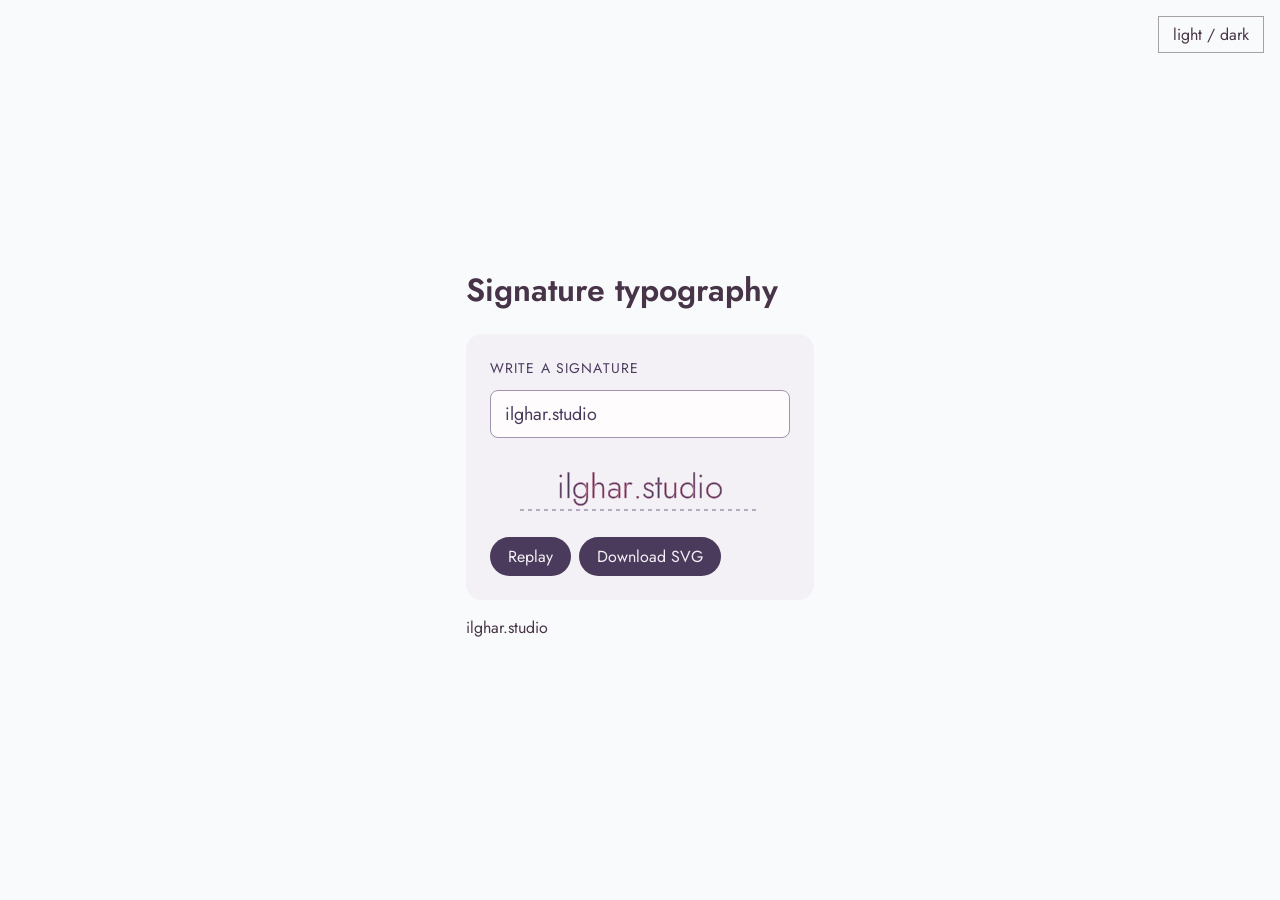
==== commit 6184c03a: "Merge main into website-ops/pages-layout-20261105" ====
--- a/index.html
+++ b/index.html
@@ -4,21 +4,21 @@
 <meta charset="utf-8"><meta name="viewport" content="width=device-width,initial-scale=1">
 <title>Signature typography — ilghar.studio</title>
 <link rel="stylesheet" href="src/signature.css">
-<style>@font-face{font-family:"Jost";font-style:normal;font-weight:300;font-display:swap;src:url("site/fonts/jost-latin-ext-300-normal.woff2") format("woff2");unicode-range:U+0100-02BA,U+02BD-02C5,U+02C7-02CC,U+02CE-02D7,U+02DD-02FF,U+0304,U+0308,U+0329,U+1D00-1DBF,U+1E00-1E9F,U+1EF2-1EFF,U+2020,U+20A0-20AB,U+20AD-20C0,U+2113,U+2C60-2C7F,U+A720-A7FF;}@font-face{font-family:"Jost";font-style:normal;font-weight:300;font-display:swap;src:url("site/fonts/jost-latin-300-normal.woff2") format("woff2");unicode-range:U+0000-00FF,U+0131,U+0152-0153,U+02BB-02BC,U+02C6,U+02DA,U+02DC,U+0304,U+0308,U+0329,U+2000-206F,U+20AC,U+2122,U+2191,U+2193,U+2212,U+2215,U+FEFF,U+FFFD;}@font-face{font-family:"Jost";font-style:normal;font-weight:400;font-display:swap;src:url("site/fonts/jost-latin-ext-400-normal.woff2") format("woff2");unicode-range:U+0100-02BA,U+02BD-02C5,U+02C7-02CC,U+02CE-02D7,U+02DD-02FF,U+0304,U+0308,U+0329,U+1D00-1DBF,U+1E00-1E9F,U+1EF2-1EFF,U+2020,U+20A0-20AB,U+20AD-20C0,U+2113,U+2C60-2C7F,U+A720-A7FF;}@font-face{font-family:"Jost";font-style:normal;font-weight:400;font-display:swap;src:url("site/fonts/jost-latin-400-normal.woff2") format("woff2");unicode-range:U+0000-00FF,U+0131,U+0152-0153,U+02BB-02BC,U+02C6,U+02DA,U+02DC,U+0304,U+0308,U+0329,U+2000-206F,U+20AC,U+2122,U+2191,U+2193,U+2212,U+2215,U+FEFF,U+FFFD;}@font-face{font-family:"Jost";font-style:normal;font-weight:500;font-display:swap;src:url("site/fonts/jost-latin-ext-500-normal.woff2") format("woff2");unicode-range:U+0100-02BA,U+02BD-02C5,U+02C7-02CC,U+02CE-02D7,U+02DD-02FF,U+0304,U+0308,U+0329,U+1D00-1DBF,U+1E00-1E9F,U+1EF2-1EFF,U+2020,U+20A0-20AB,U+20AD-20C0,U+2113,U+2C60-2C7F,U+A720-A7FF;}@font-face{font-family:"Jost";font-style:normal;font-weight:500;font-display:swap;src:url("site/fonts/jost-latin-500-normal.woff2") format("woff2");unicode-range:U+0000-00FF,U+0131,U+0152-0153,U+02BB-02BC,U+02C6,U+02DA,U+02DC,U+0304,U+0308,U+0329,U+2000-206F,U+20AC,U+2122,U+2191,U+2193,U+2212,U+2215,U+FEFF,U+FFFD;}@font-face{font-family:"Jost";font-style:normal;font-weight:600;font-display:swap;src:url("site/fonts/jost-latin-ext-600-normal.woff2") format("woff2");unicode-range:U+0100-02BA,U+02BD-02C5,U+02C7-02CC,U+02CE-02D7,U+02DD-02FF,U+0304,U+0308,U+0329,U+1D00-1DBF,U+1E00-1E9F,U+1EF2-1EFF,U+2020,U+20A0-20AB,U+20AD-20C0,U+2113,U+2C60-2C7F,U+A720-A7FF;}@font-face{font-family:"Jost";font-style:normal;font-weight:600;font-display:swap;src:url("site/fonts/jost-latin-600-normal.woff2") format("woff2");unicode-range:U+0000-00FF,U+0131,U+0152-0153,U+02BB-02BC,U+02C6,U+02DA,U+02DC,U+0304,U+0308,U+0329,U+2000-206F,U+20AC,U+2122,U+2191,U+2193,U+2212,U+2215,U+FEFF,U+FFFD;}@font-face{font-family:"Jost";font-style:italic;font-weight:400;font-display:swap;src:url("site/fonts/jost-latin-ext-400-italic.woff2") format("woff2");unicode-range:U+0100-02BA,U+02BD-02C5,U+02C7-02CC,U+02CE-02D7,U+02DD-02FF,U+0304,U+0308,U+0329,U+1D00-1DBF,U+1E00-1E9F,U+1EF2-1EFF,U+2020,U+20A0-20AB,U+20AD-20C0,U+2113,U+2C60-2C7F,U+A720-A7FF;}@font-face{font-family:"Jost";font-style:italic;font-weight:400;font-display:swap;src:url("site/fonts/jost-latin-400-italic.woff2") format("woff2");unicode-range:U+0000-00FF,U+0131,U+0152-0153,U+02BB-02BC,U+02C6,U+02DA,U+02DC,U+0304,U+0308,U+0329,U+2000-206F,U+20AC,U+2122,U+2191,U+2193,U+2212,U+2215,U+FEFF,U+FFFD;}@font-face{font-family:"Vazirmatn";font-style:normal;font-weight:100 900;font-display:swap;src:url("site/fonts/vazirmatn-fa.woff2") format("woff2");unicode-range:U+0600-06FF,U+200C-200D,U+FB50-FDFF,U+FE70-FEFF;}</style>
+<style>@font-face{font-family:Jost;font-style:normal;font-weight:300;font-display:swap;src:url("site/fonts/jost-latin-ext-300-normal.woff2") format("woff2");unicode-range:U+0100-02BA,U+02BD-02C5,U+02C7-02CC,U+02CE-02D7,U+02DD-02FF,U+0304,U+0308,U+0329,U+1D00-1DBF,U+1E00-1E9F,U+1EF2-1EFF,U+2020,U+20A0-20AB,U+20AD-20C0,U+2113,U+2C60-2C7F,U+A720-A7FF;}@font-face{font-family:Jost;font-style:normal;font-weight:300;font-display:swap;src:url("site/fonts/jost-latin-300-normal.woff2") format("woff2");unicode-range:U+0000-00FF,U+0131,U+0152-0153,U+02BB-02BC,U+02C6,U+02DA,U+02DC,U+0304,U+0308,U+0329,U+2000-206F,U+20AC,U+2122,U+2191,U+2193,U+2212,U+2215,U+FEFF,U+FFFD;}@font-face{font-family:Jost;font-style:normal;font-weight:400;font-display:swap;src:url("site/fonts/jost-latin-ext-400-normal.woff2") format("woff2");unicode-range:U+0100-02BA,U+02BD-02C5,U+02C7-02CC,U+02CE-02D7,U+02DD-02FF,U+0304,U+0308,U+0329,U+1D00-1DBF,U+1E00-1E9F,U+1EF2-1EFF,U+2020,U+20A0-20AB,U+20AD-20C0,U+2113,U+2C60-2C7F,U+A720-A7FF;}@font-face{font-family:Jost;font-style:normal;font-weight:400;font-display:swap;src:url("site/fonts/jost-latin-400-normal.woff2") format("woff2");unicode-range:U+0000-00FF,U+0131,U+0152-0153,U+02BB-02BC,U+02C6,U+02DA,U+02DC,U+0304,U+0308,U+0329,U+2000-206F,U+20AC,U+2122,U+2191,U+2193,U+2212,U+2215,U+FEFF,U+FFFD;}@font-face{font-family:Jost;font-style:normal;font-weight:500;font-display:swap;src:url("site/fonts/jost-latin-ext-500-normal.woff2") format("woff2");unicode-range:U+0100-02BA,U+02BD-02C5,U+02C7-02CC,U+02CE-02D7,U+02DD-02FF,U+0304,U+0308,U+0329,U+1D00-1DBF,U+1E00-1E9F,U+1EF2-1EFF,U+2020,U+20A0-20AB,U+20AD-20C0,U+2113,U+2C60-2C7F,U+A720-A7FF;}@font-face{font-family:Jost;font-style:normal;font-weight:500;font-display:swap;src:url("site/fonts/jost-latin-500-normal.woff2") format("woff2");unicode-range:U+0000-00FF,U+0131,U+0152-0153,U+02BB-02BC,U+02C6,U+02DA,U+02DC,U+0304,U+0308,U+0329,U+2000-206F,U+20AC,U+2122,U+2191,U+2193,U+2212,U+2215,U+FEFF,U+FFFD;}@font-face{font-family:Jost;font-style:normal;font-weight:600;font-display:swap;src:url("site/fonts/jost-latin-ext-600-normal.woff2") format("woff2");unicode-range:U+0100-02BA,U+02BD-02C5,U+02C7-02CC,U+02CE-02D7,U+02DD-02FF,U+0304,U+0308,U+0329,U+1D00-1DBF,U+1E00-1E9F,U+1EF2-1EFF,U+2020,U+20A0-20AB,U+20AD-20C0,U+2113,U+2C60-2C7F,U+A720-A7FF;}@font-face{font-family:Jost;font-style:normal;font-weight:600;font-display:swap;src:url("site/fonts/jost-latin-600-normal.woff2") format("woff2");unicode-range:U+0000-00FF,U+0131,U+0152-0153,U+02BB-02BC,U+02C6,U+02DA,U+02DC,U+0304,U+0308,U+0329,U+2000-206F,U+20AC,U+2122,U+2191,U+2193,U+2212,U+2215,U+FEFF,U+FFFD;}@font-face{font-family:Jost;font-style:italic;font-weight:400;font-display:swap;src:url("site/fonts/jost-latin-ext-400-italic.woff2") format("woff2");unicode-range:U+0100-02BA,U+02BD-02C5,U+02C7-02CC,U+02CE-02D7,U+02DD-02FF,U+0304,U+0308,U+0329,U+1D00-1DBF,U+1E00-1E9F,U+1EF2-1EFF,U+2020,U+20A0-20AB,U+20AD-20C0,U+2113,U+2C60-2C7F,U+A720-A7FF;}@font-face{font-family:Jost;font-style:italic;font-weight:400;font-display:swap;src:url("site/fonts/jost-latin-400-italic.woff2") format("woff2");unicode-range:U+0000-00FF,U+0131,U+0152-0153,U+02BB-02BC,U+02C6,U+02DA,U+02DC,U+0304,U+0308,U+0329,U+2000-206F,U+20AC,U+2122,U+2191,U+2193,U+2212,U+2215,U+FEFF,U+FFFD;}@font-face{font-family:Vazirmatn;font-style:normal;font-weight:100 900;font-display:swap;src:url("site/fonts/vazirmatn-fa.woff2") format("woff2");unicode-range:U+0600-06FF,U+200C-200D,U+FB50-FDFF,U+FE70-FEFF;}</style>
 <style>
-:root{--canvas:#f3f1f6;--ink:#4a3a5c;--muted:#7a688c;--credit:#4a3a5c;--line:#e4dde8}
-@media (prefers-color-scheme: dark){:root:not(.light){--canvas:#4a434c;--ink:#f4eef3;--muted:#e8a8bc;--credit:#e8a8bc;--line:#a394ae}}
-:root.dark{--canvas:#4a434c;--ink:#f4eef3;--muted:#e8a8bc;--credit:#e8a8bc;--line:#a394ae}
-body{margin:0;min-height:100vh;display:grid;place-items:center;background:var(--canvas);font-family:Jost,system-ui,sans-serif;color:var(--ink)}
-.credit{color:var(--credit);font-family:Jost,system-ui,sans-serif}
-#theme-toggle{position:fixed;top:16px;right:16px;font:inherit;padding:6px 14px;border-radius:999px;border:1px solid var(--line);background:transparent;color:var(--ink);cursor:pointer}
+:root{--canvas:#f9fafb;--ink:#473448;--muted:#7d5a7c;--credit:#473448;--line:#a6a1a7}
+@media (prefers-color-scheme: dark){:root:not(.light){--canvas:#2a272d;--ink:#f9fafb;--muted:#856a8e;--credit:#856a8e;--line:#a6a1a7}}
+:root.dark{--canvas:#2a272d;--ink:#f9fafb;--muted:#856a8e;--credit:#856a8e;--line:#a6a1a7}
+body{margin:0;min-height:100vh;display:grid;place-items:center;background:var(--canvas);font-family:Jost;color:var(--ink)}
+.credit{color:var(--credit);font-family:Jost}
+#theme-toggle{position:fixed;top:16px;right:16px;font:inherit;padding:6px 14px;border-radius:0;border:1px solid var(--line);background:transparent;color:var(--ink);cursor:pointer}
 #theme-toggle:focus-visible{outline:2px solid var(--muted);outline-offset:2px}
 </style>
 </head>
 <body>
 <button id="theme-toggle" type="button" aria-pressed="false" aria-label="Dark theme off">light / dark</button>
 <main>
-  <h1 style="font-weight:400">Signature typography</h1>
+  <h1>Signature typography</h1>
   <div id="signature"></div>
   <p class="credit">ilghar.studio</p>
 </main>
